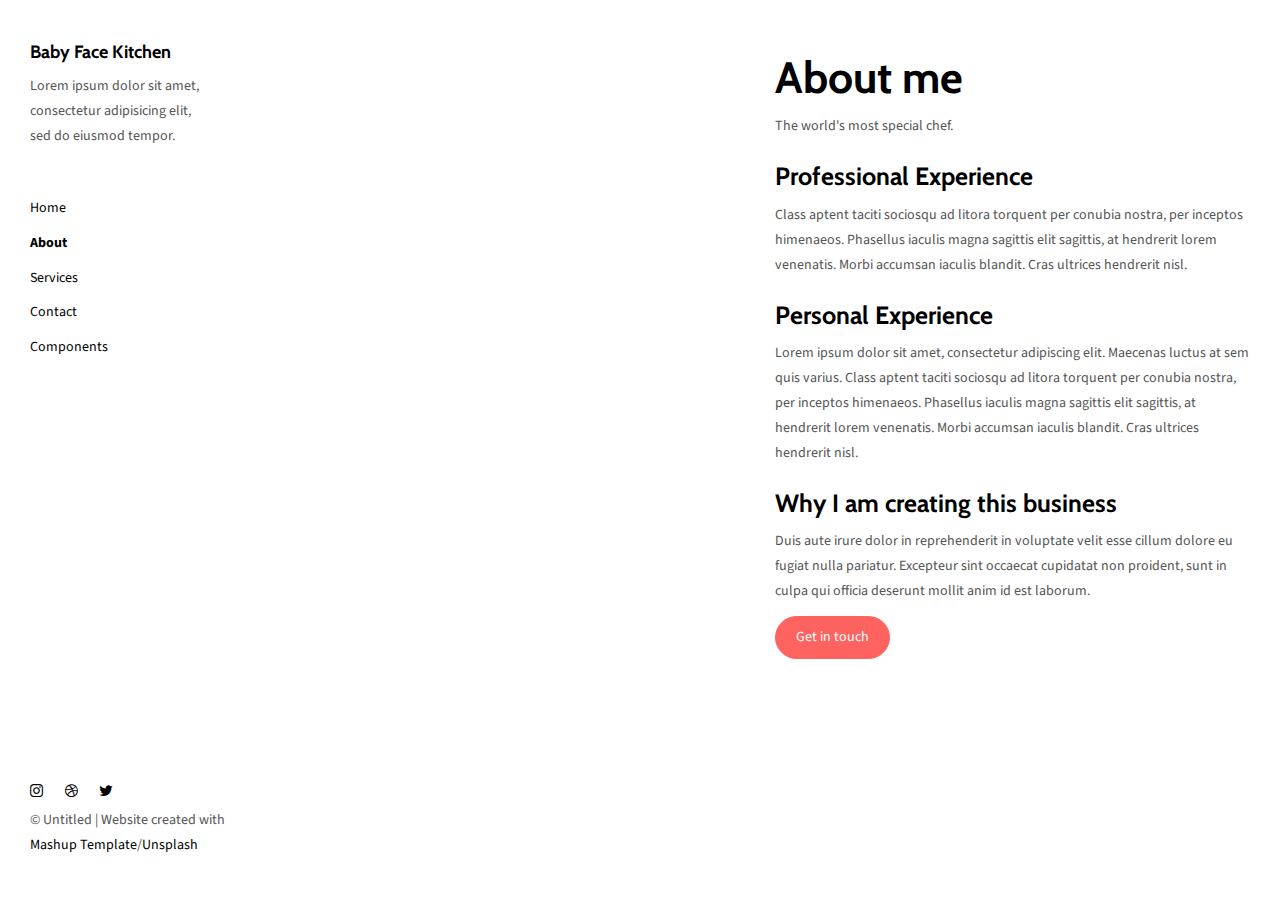
==== about.html @ f353a86f "Add files via upload" ====
<!DOCTYPE html>
<html lang="en">

<head>
  <meta charset="UTF-8">
  <meta content="IE=edge" http-equiv="X-UA-Compatible">
  <meta content="width=device-width,initial-scale=1" name="viewport">
  <meta content="description" name="description">
  <meta name="google" content="notranslate" />
  <meta content="Mashup templates have been developped by Orson.io team" name="author">

  <!-- Disable tap highlight on IE -->
  <meta name="msapplication-tap-highlight" content="no">
  
  <link href="./assets/apple-icon-180x180.png" rel="apple-touch-icon">
  <link href="./assets/favicon.ico" rel="icon">



  <title>About me</title>  

<link href="./main.82cfd66e.css" rel="stylesheet"></head>

<body>

 <!-- Add your content of header -->
<header class="">
  <div class="navbar navbar-default visible-xs">
    <button type="button" class="navbar-toggle collapsed">
      <span class="sr-only">Toggle navigation</span>
      <span class="icon-bar"></span>
      <span class="icon-bar"></span>
      <span class="icon-bar"></span>
    </button>
    <a href="./index.html" class="navbar-brand">Mashup Template</a>
  </div>

  <nav class="sidebar">
    <div class="navbar-collapse" id="navbar-collapse">
      <div class="site-header hidden-xs">
          <a class="site-brand" href="./index.html" title="">
            <img class="img-responsive site-logo" alt="" src="./assets/images/mashup-logo.svg">
            Baby Face Kitchen
          </a>
        <p>Lorem ipsum dolor sit amet, consectetur adipisicing elit, sed do eiusmod
        tempor.</p>
      </div>
      <ul class="nav">
        <li><a href="./index.html" title="">Home</a></li>
        <li><a href="./about.html" title="">About</a></li>
        <li><a href="./services.html" title="">Services</a></li>
        <li><a href="./contact.html" title="">Contact</a></li>
        <li><a href="./components.html" title="">Components</a></li>

      </ul>

      <nav class="nav-footer">
        <p class="nav-footer-social-buttons">
          <a class="fa-icon" href="https://www.instagram.com/" title="">
            <i class="fa fa-instagram"></i>
          </a>
          <a class="fa-icon" href="https://dribbble.com/" title="">
            <i class="fa fa-dribbble"></i>
          </a>
          <a class="fa-icon" href="https://twitter.com/" title="">
            <i class="fa fa-twitter"></i>
          </a>
        </p>
        <p>© Untitled | Website created with <a href="http://www.mashup-template.com/" title="Create website with free html template">Mashup Template</a>/<a href="https://www.unsplash.com/" title="Beautiful Free Images">Unsplash</a></p>
      </nav>  
    </div> 
  </nav>
</header>
<main class="" id="main-collapse">


<div class="row">
  <div class="col-xs-12 col-md-6">
    <img class="img-responsive" alt="" src="./assets/images/img-10.jpg">
  </div>
  <div class="col-xs-12 col-md-6">
    <h1>About me</h1>
    
    <p>The world's most special chef.</p>
    
    <h3>Professional Experience </h3>

    <p>Class aptent taciti sociosqu ad litora torquent per conubia nostra, per inceptos himenaeos. Phasellus iaculis magna sagittis elit sagittis, at hendrerit lorem venenatis. Morbi accumsan iaculis blandit. Cras ultrices hendrerit nisl.</p>

    <h3>Personal Experience </h3>
    
    <p>Lorem ipsum dolor sit amet, consectetur adipiscing elit. Maecenas luctus at sem quis varius. 
    Class aptent taciti sociosqu ad litora torquent per conubia nostra, per inceptos himenaeos. Phasellus iaculis magna sagittis elit sagittis, at hendrerit lorem venenatis. Morbi accumsan iaculis blandit. Cras ultrices hendrerit nisl.</p>
    <h3>Why I am creating this business </h3>
    <p>Duis aute irure dolor in reprehenderit in voluptate velit esse
    cillum dolore eu fugiat nulla pariatur. Excepteur sint occaecat cupidatat non
    proident, sunt in culpa qui officia deserunt mollit anim id est laborum.</p>
    
    <a href="contact.html" class="btn btn-primary" title=""> Get in touch</a>
 </div>
</div>
    
</main>

<script>
document.addEventListener("DOMContentLoaded", function (event) {
  navbarToggleSidebar();
  navActivePage();
});
</script>

<!-- Google Analytics: change UA-XXXXX-X to be your site's ID 

<script>
  (function (i, s, o, g, r, a, m) {
    i['GoogleAnalyticsObject'] = r; i[r] = i[r] || function () {
      (i[r].q = i[r].q || []).push(arguments)
    }, i[r].l = 1 * new Date(); a = s.createElement(o),
      m = s.getElementsByTagName(o)[0]; a.async = 1; a.src = g; m.parentNode.insertBefore(a, m)
  })(window, document, 'script', '//www.google-analytics.com/analytics.js', 'ga');
  ga('create', 'UA-XXXXX-X', 'auto');
  ga('send', 'pageview');
</script>

--> <script type="text/javascript" src="./main.85741bff.js"></script></body>

</html>
---- main.82cfd66e.css ----
@import url(https://fonts.googleapis.com/css?family=Cabin:400,700|Source+Sans+Pro:400,700);@import url(https://maxcdn.bootstrapcdn.com/font-awesome/4.7.0/css/font-awesome.min.css);/*!
 * Bootstrap v3.3.7 (http://getbootstrap.com)
 * Copyright 2011-2016 Twitter, Inc.
 * Licensed under MIT (https://github.com/twbs/bootstrap/blob/master/LICENSE)
 */
/*! normalize.css v3.0.3 | MIT License | github.com/necolas/normalize.css */html{font-family:sans-serif;-ms-text-size-adjust:100%;-webkit-text-size-adjust:100%}body{margin:0}article,aside,details,figcaption,figure,footer,header,hgroup,main,menu,nav,section,summary{display:block}audio,canvas,progress,video{display:inline-block;vertical-align:baseline}audio:not([controls]){display:none;height:0}[hidden],template{display:none}a{background-color:transparent}a:active,a:hover{outline:0}abbr[title]{border-bottom:1px dotted}b,strong{font-weight:700}dfn{font-style:italic}h1{font-size:2em;margin:.67em 0}mark{background:#ff0;color:#000}small{font-size:80%}sub,sup{font-size:75%;line-height:0;position:relative;vertical-align:baseline}sup{top:-.5em}sub{bottom:-.25em}img{border:0}svg:not(:root){overflow:hidden}figure{margin:1em 40px}hr{box-sizing:content-box;height:0}pre{overflow:auto}code,kbd,pre,samp{font-family:monospace,monospace;font-size:1em}button,input,optgroup,select,textarea{color:inherit;font:inherit;margin:0}button{overflow:visible}button,select{text-transform:none}button,html input[type=button],input[type=reset],input[type=submit]{-webkit-appearance:button;cursor:pointer}button[disabled],html input[disabled]{cursor:default}button::-moz-focus-inner,input::-moz-focus-inner{border:0;padding:0}input{line-height:normal}input[type=checkbox],input[type=radio]{box-sizing:border-box;padding:0}input[type=number]::-webkit-inner-spin-button,input[type=number]::-webkit-outer-spin-button{height:auto}input[type=search]{-webkit-appearance:textfield;box-sizing:content-box}input[type=search]::-webkit-search-cancel-button,input[type=search]::-webkit-search-decoration{-webkit-appearance:none}fieldset{border:1px solid silver;margin:0 2px;padding:.35em .625em .75em}textarea{overflow:auto}optgroup{font-weight:700}table{border-collapse:collapse;border-spacing:0}td,th{padding:0}

/*! Source: https://github.com/h5bp/html5-boilerplate/blob/master/src/css/main.css */@media print{*,:after,:before{background:transparent!important;color:#000!important;box-shadow:none!important;text-shadow:none!important}a,a:visited{text-decoration:underline}a[href]:after{content:" (" attr(href) ")"}abbr[title]:after{content:" (" attr(title) ")"}a[href^="#"]:after,a[href^="javascript:"]:after{content:""}blockquote,pre{border:1px solid #999;page-break-inside:avoid}thead{display:table-header-group}img,tr{page-break-inside:avoid}img{max-width:100%!important}h2,h3,p{orphans:3;widows:3}h2,h3{page-break-after:avoid}.navbar{display:none}.btn>.caret,.dropup>.btn>.caret{border-top-color:#000!important}.label{border:1px solid #000}.table{border-collapse:collapse!important}.table td,.table th{background-color:#fff!important}.table-bordered td,.table-bordered th{border:1px solid #ddd!important}}*,:after,:before{-webkit-box-sizing:border-box;-moz-box-sizing:border-box;box-sizing:border-box}html{font-size:10px;-webkit-tap-highlight-color:transparent}body{font-family:Source Sans Pro,Helvetica,Arial,sans-serif;font-size:14px;line-height:1.78;color:#555;background-color:#fff}button,input,select,textarea{font-family:inherit;font-size:inherit;line-height:inherit}a{color:#ff6360;text-decoration:none}a:focus,a:hover{color:#ff1814;text-decoration:underline}a:focus{outline:5px auto -webkit-focus-ring-color;outline-offset:-2px}figure{margin:0}img{vertical-align:middle}.img-responsive{display:block;max-width:100%;height:auto}.img-rounded{border-radius:2px}.img-thumbnail{padding:4px;line-height:1.78;background-color:#fff;border:1px solid #ddd;border-radius:2px;-webkit-transition:all .2s ease-in-out;-o-transition:all .2s ease-in-out;transition:all .2s ease-in-out;display:inline-block;max-width:100%;height:auto}.img-circle{border-radius:50%}hr{margin-top:24px;margin-bottom:24px;border:0;border-top:1px solid #eee}.sr-only{position:absolute;width:1px;height:1px;margin:-1px;padding:0;overflow:hidden;clip:rect(0,0,0,0);border:0}.sr-only-focusable:active,.sr-only-focusable:focus{position:static;width:auto;height:auto;margin:0;overflow:visible;clip:auto}[role=button]{cursor:pointer}.h1,.h2,.h3,.h4,.h5,.h6,h1,h2,h3,h4,h5,h6{font-family:Cabin,Helvetica,Arial,sans-serif;font-weight:700;line-height:1.1;color:#000}.h1 .small,.h1 small,.h2 .small,.h2 small,.h3 .small,.h3 small,.h4 .small,.h4 small,.h5 .small,.h5 small,.h6 .small,.h6 small,h1 .small,h1 small,h2 .small,h2 small,h3 .small,h3 small,h4 .small,h4 small,h5 .small,h5 small,h6 .small,h6 small{font-weight:400;line-height:1;color:#777}.h1,.h2,.h3,h1,h2,h3{margin-top:24px;margin-bottom:12px}.h1 .small,.h1 small,.h2 .small,.h2 small,.h3 .small,.h3 small,h1 .small,h1 small,h2 .small,h2 small,h3 .small,h3 small{font-size:65%}.h4,.h5,.h6,h4,h5,h6{margin-top:12px;margin-bottom:12px}.h4 .small,.h4 small,.h5 .small,.h5 small,.h6 .small,.h6 small,h4 .small,h4 small,h5 .small,h5 small,h6 .small,h6 small{font-size:75%}.h1,h1{font-size:44px}.h2,h2{font-size:33px}.h3,h3{font-size:25px}.h4,h4{font-size:19px}.h5,h5{font-size:14px}.h6,h6{font-size:12px}p{margin:0 0 12px}.lead{margin-bottom:24px;font-size:16px;font-weight:300;line-height:1.4}@media (min-width:768px){.lead{font-size:21px}}.small,small{font-size:85%}.mark,mark{background-color:#fcf8e3;padding:.2em}.text-left{text-align:left}.text-right{text-align:right}.text-center{text-align:center}.text-justify{text-align:justify}.text-nowrap{white-space:nowrap}.text-lowercase{text-transform:lowercase}.initialism,.text-uppercase{text-transform:uppercase}.text-capitalize{text-transform:capitalize}.text-muted{color:#777}.text-primary{color:#ff6360}a.text-primary:focus,a.text-primary:hover{color:#ff312d}.text-success{color:#fff}a.text-success:focus,a.text-success:hover{color:#e6e6e6}.text-info{color:#31708f}a.text-info:focus,a.text-info:hover{color:#245269}.text-warning{color:#8a6d3b}a.text-warning:focus,a.text-warning:hover{color:#66512c}.text-danger{color:#fff}a.text-danger:focus,a.text-danger:hover{color:#e6e6e6}.bg-primary{color:#fff;background-color:#ff6360}a.bg-primary:focus,a.bg-primary:hover{background-color:#ff312d}.bg-success{background-color:#57ce6e}a.bg-success:focus,a.bg-success:hover{background-color:#37bb50}.bg-info{background-color:#d9edf7}a.bg-info:focus,a.bg-info:hover{background-color:#afd9ee}.bg-warning{background-color:#fcf8e3}a.bg-warning:focus,a.bg-warning:hover{background-color:#f7ecb5}.bg-danger{background-color:#ee624b}a.bg-danger:focus,a.bg-danger:hover{background-color:#ea391c}.page-header{padding-bottom:11px;margin:48px 0 24px;border-bottom:1px solid #eee}ol,ul{margin-top:0;margin-bottom:12px}ol ol,ol ul,ul ol,ul ul{margin-bottom:0}.list-inline,.list-unstyled{padding-left:0;list-style:none}.list-inline{margin-left:-5px}.list-inline>li{display:inline-block;padding-left:5px;padding-right:5px}dl{margin-top:0;margin-bottom:24px}dd,dt{line-height:1.78}dt{font-weight:700}dd{margin-left:0}.dl-horizontal dd:after,.dl-horizontal dd:before{content:" ";display:table}.dl-horizontal dd:after{clear:both}@media (min-width:768px){.dl-horizontal dt{float:left;width:160px;clear:left;text-align:right;overflow:hidden;text-overflow:ellipsis;white-space:nowrap}.dl-horizontal dd{margin-left:180px}}abbr[data-original-title],abbr[title]{cursor:help;border-bottom:1px dotted #777}.initialism{font-size:90%}blockquote{padding:12px 24px;margin:0 0 24px;font-size:17.5px;border-left:5px solid #eee}blockquote ol:last-child,blockquote p:last-child,blockquote ul:last-child{margin-bottom:0}blockquote .small,blockquote footer,blockquote small{display:block;font-size:80%;line-height:1.78;color:#777}blockquote .small:before,blockquote footer:before,blockquote small:before{content:"\2014   \A0"}.blockquote-reverse,blockquote.pull-right{padding-right:15px;padding-left:0;border-right:5px solid #eee;border-left:0;text-align:right}.blockquote-reverse .small:before,.blockquote-reverse footer:before,.blockquote-reverse small:before,blockquote.pull-right .small:before,blockquote.pull-right footer:before,blockquote.pull-right small:before{content:""}.blockquote-reverse .small:after,.blockquote-reverse footer:after,.blockquote-reverse small:after,blockquote.pull-right .small:after,blockquote.pull-right footer:after,blockquote.pull-right small:after{content:"\A0   \2014"}address{margin-bottom:24px;font-style:normal;line-height:1.78}code,kbd,pre,samp{font-family:Menlo,Monaco,Consolas,Courier New,monospace}code{color:#c7254e;background-color:#f9f2f4}code,kbd{padding:2px 4px;font-size:90%;border-radius:2px}kbd{color:#fff;background-color:#333;box-shadow:inset 0 -1px 0 rgba(0,0,0,.25)}kbd kbd{padding:0;font-size:100%;font-weight:700;box-shadow:none}pre{display:block;padding:11.5px;margin:0 0 12px;font-size:13px;line-height:1.78;word-break:break-all;word-wrap:break-word;color:#333;background-color:#f5f5f5;border:1px solid #ccc;border-radius:2px}pre code{padding:0;font-size:inherit;color:inherit;white-space:pre-wrap;background-color:transparent;border-radius:0}.pre-scrollable{max-height:340px;overflow-y:scroll}.container{margin-right:auto;margin-left:auto;padding-left:15px;padding-right:15px}.container:after,.container:before{content:" ";display:table}.container:after{clear:both}@media (min-width:768px){.container{width:750px}}@media (min-width:992px){.container{width:970px}}@media (min-width:1200px){.container{width:1170px}}.container-fluid{margin-right:auto;margin-left:auto;padding-left:15px;padding-right:15px}.container-fluid:after,.container-fluid:before{content:" ";display:table}.container-fluid:after{clear:both}.row{margin-left:-15px;margin-right:-15px}.row:after,.row:before{content:" ";display:table}.row:after{clear:both}.col-lg-1,.col-lg-2,.col-lg-3,.col-lg-4,.col-lg-5,.col-lg-6,.col-lg-7,.col-lg-8,.col-lg-9,.col-lg-10,.col-lg-11,.col-lg-12,.col-md-1,.col-md-2,.col-md-3,.col-md-4,.col-md-5,.col-md-6,.col-md-7,.col-md-8,.col-md-9,.col-md-10,.col-md-11,.col-md-12,.col-sm-1,.col-sm-2,.col-sm-3,.col-sm-4,.col-sm-5,.col-sm-6,.col-sm-7,.col-sm-8,.col-sm-9,.col-sm-10,.col-sm-11,.col-sm-12,.col-xs-1,.col-xs-2,.col-xs-3,.col-xs-4,.col-xs-5,.col-xs-6,.col-xs-7,.col-xs-8,.col-xs-9,.col-xs-10,.col-xs-11,.col-xs-12{position:relative;min-height:1px;padding-left:15px;padding-right:15px}.col-xs-1,.col-xs-2,.col-xs-3,.col-xs-4,.col-xs-5,.col-xs-6,.col-xs-7,.col-xs-8,.col-xs-9,.col-xs-10,.col-xs-11,.col-xs-12{float:left}.col-xs-1{width:8.33333%}.col-xs-2{width:16.66667%}.col-xs-3{width:25%}.col-xs-4{width:33.33333%}.col-xs-5{width:41.66667%}.col-xs-6{width:50%}.col-xs-7{width:58.33333%}.col-xs-8{width:66.66667%}.col-xs-9{width:75%}.col-xs-10{width:83.33333%}.col-xs-11{width:91.66667%}.col-xs-12{width:100%}.col-xs-pull-0{right:auto}.col-xs-pull-1{right:8.33333%}.col-xs-pull-2{right:16.66667%}.col-xs-pull-3{right:25%}.col-xs-pull-4{right:33.33333%}.col-xs-pull-5{right:41.66667%}.col-xs-pull-6{right:50%}.col-xs-pull-7{right:58.33333%}.col-xs-pull-8{right:66.66667%}.col-xs-pull-9{right:75%}.col-xs-pull-10{right:83.33333%}.col-xs-pull-11{right:91.66667%}.col-xs-pull-12{right:100%}.col-xs-push-0{left:auto}.col-xs-push-1{left:8.33333%}.col-xs-push-2{left:16.66667%}.col-xs-push-3{left:25%}.col-xs-push-4{left:33.33333%}.col-xs-push-5{left:41.66667%}.col-xs-push-6{left:50%}.col-xs-push-7{left:58.33333%}.col-xs-push-8{left:66.66667%}.col-xs-push-9{left:75%}.col-xs-push-10{left:83.33333%}.col-xs-push-11{left:91.66667%}.col-xs-push-12{left:100%}.col-xs-offset-0{margin-left:0}.col-xs-offset-1{margin-left:8.33333%}.col-xs-offset-2{margin-left:16.66667%}.col-xs-offset-3{margin-left:25%}.col-xs-offset-4{margin-left:33.33333%}.col-xs-offset-5{margin-left:41.66667%}.col-xs-offset-6{margin-left:50%}.col-xs-offset-7{margin-left:58.33333%}.col-xs-offset-8{margin-left:66.66667%}.col-xs-offset-9{margin-left:75%}.col-xs-offset-10{margin-left:83.33333%}.col-xs-offset-11{margin-left:91.66667%}.col-xs-offset-12{margin-left:100%}@media (min-width:768px){.col-sm-1,.col-sm-2,.col-sm-3,.col-sm-4,.col-sm-5,.col-sm-6,.col-sm-7,.col-sm-8,.col-sm-9,.col-sm-10,.col-sm-11,.col-sm-12{float:left}.col-sm-1{width:8.33333%}.col-sm-2{width:16.66667%}.col-sm-3{width:25%}.col-sm-4{width:33.33333%}.col-sm-5{width:41.66667%}.col-sm-6{width:50%}.col-sm-7{width:58.33333%}.col-sm-8{width:66.66667%}.col-sm-9{width:75%}.col-sm-10{width:83.33333%}.col-sm-11{width:91.66667%}.col-sm-12{width:100%}.col-sm-pull-0{right:auto}.col-sm-pull-1{right:8.33333%}.col-sm-pull-2{right:16.66667%}.col-sm-pull-3{right:25%}.col-sm-pull-4{right:33.33333%}.col-sm-pull-5{right:41.66667%}.col-sm-pull-6{right:50%}.col-sm-pull-7{right:58.33333%}.col-sm-pull-8{right:66.66667%}.col-sm-pull-9{right:75%}.col-sm-pull-10{right:83.33333%}.col-sm-pull-11{right:91.66667%}.col-sm-pull-12{right:100%}.col-sm-push-0{left:auto}.col-sm-push-1{left:8.33333%}.col-sm-push-2{left:16.66667%}.col-sm-push-3{left:25%}.col-sm-push-4{left:33.33333%}.col-sm-push-5{left:41.66667%}.col-sm-push-6{left:50%}.col-sm-push-7{left:58.33333%}.col-sm-push-8{left:66.66667%}.col-sm-push-9{left:75%}.col-sm-push-10{left:83.33333%}.col-sm-push-11{left:91.66667%}.col-sm-push-12{left:100%}.col-sm-offset-0{margin-left:0}.col-sm-offset-1{margin-left:8.33333%}.col-sm-offset-2{margin-left:16.66667%}.col-sm-offset-3{margin-left:25%}.col-sm-offset-4{margin-left:33.33333%}.col-sm-offset-5{margin-left:41.66667%}.col-sm-offset-6{margin-left:50%}.col-sm-offset-7{margin-left:58.33333%}.col-sm-offset-8{margin-left:66.66667%}.col-sm-offset-9{margin-left:75%}.col-sm-offset-10{margin-left:83.33333%}.col-sm-offset-11{margin-left:91.66667%}.col-sm-offset-12{margin-left:100%}}@media (min-width:992px){.col-md-1,.col-md-2,.col-md-3,.col-md-4,.col-md-5,.col-md-6,.col-md-7,.col-md-8,.col-md-9,.col-md-10,.col-md-11,.col-md-12{float:left}.col-md-1{width:8.33333%}.col-md-2{width:16.66667%}.col-md-3{width:25%}.col-md-4{width:33.33333%}.col-md-5{width:41.66667%}.col-md-6{width:50%}.col-md-7{width:58.33333%}.col-md-8{width:66.66667%}.col-md-9{width:75%}.col-md-10{width:83.33333%}.col-md-11{width:91.66667%}.col-md-12{width:100%}.col-md-pull-0{right:auto}.col-md-pull-1{right:8.33333%}.col-md-pull-2{right:16.66667%}.col-md-pull-3{right:25%}.col-md-pull-4{right:33.33333%}.col-md-pull-5{right:41.66667%}.col-md-pull-6{right:50%}.col-md-pull-7{right:58.33333%}.col-md-pull-8{right:66.66667%}.col-md-pull-9{right:75%}.col-md-pull-10{right:83.33333%}.col-md-pull-11{right:91.66667%}.col-md-pull-12{right:100%}.col-md-push-0{left:auto}.col-md-push-1{left:8.33333%}.col-md-push-2{left:16.66667%}.col-md-push-3{left:25%}.col-md-push-4{left:33.33333%}.col-md-push-5{left:41.66667%}.col-md-push-6{left:50%}.col-md-push-7{left:58.33333%}.col-md-push-8{left:66.66667%}.col-md-push-9{left:75%}.col-md-push-10{left:83.33333%}.col-md-push-11{left:91.66667%}.col-md-push-12{left:100%}.col-md-offset-0{margin-left:0}.col-md-offset-1{margin-left:8.33333%}.col-md-offset-2{margin-left:16.66667%}.col-md-offset-3{margin-left:25%}.col-md-offset-4{margin-left:33.33333%}.col-md-offset-5{margin-left:41.66667%}.col-md-offset-6{margin-left:50%}.col-md-offset-7{margin-left:58.33333%}.col-md-offset-8{margin-left:66.66667%}.col-md-offset-9{margin-left:75%}.col-md-offset-10{margin-left:83.33333%}.col-md-offset-11{margin-left:91.66667%}.col-md-offset-12{margin-left:100%}}@media (min-width:1200px){.col-lg-1,.col-lg-2,.col-lg-3,.col-lg-4,.col-lg-5,.col-lg-6,.col-lg-7,.col-lg-8,.col-lg-9,.col-lg-10,.col-lg-11,.col-lg-12{float:left}.col-lg-1{width:8.33333%}.col-lg-2{width:16.66667%}.col-lg-3{width:25%}.col-lg-4{width:33.33333%}.col-lg-5{width:41.66667%}.col-lg-6{width:50%}.col-lg-7{width:58.33333%}.col-lg-8{width:66.66667%}.col-lg-9{width:75%}.col-lg-10{width:83.33333%}.col-lg-11{width:91.66667%}.col-lg-12{width:100%}.col-lg-pull-0{right:auto}.col-lg-pull-1{right:8.33333%}.col-lg-pull-2{right:16.66667%}.col-lg-pull-3{right:25%}.col-lg-pull-4{right:33.33333%}.col-lg-pull-5{right:41.66667%}.col-lg-pull-6{right:50%}.col-lg-pull-7{right:58.33333%}.col-lg-pull-8{right:66.66667%}.col-lg-pull-9{right:75%}.col-lg-pull-10{right:83.33333%}.col-lg-pull-11{right:91.66667%}.col-lg-pull-12{right:100%}.col-lg-push-0{left:auto}.col-lg-push-1{left:8.33333%}.col-lg-push-2{left:16.66667%}.col-lg-push-3{left:25%}.col-lg-push-4{left:33.33333%}.col-lg-push-5{left:41.66667%}.col-lg-push-6{left:50%}.col-lg-push-7{left:58.33333%}.col-lg-push-8{left:66.66667%}.col-lg-push-9{left:75%}.col-lg-push-10{left:83.33333%}.col-lg-push-11{left:91.66667%}.col-lg-push-12{left:100%}.col-lg-offset-0{margin-left:0}.col-lg-offset-1{margin-left:8.33333%}.col-lg-offset-2{margin-left:16.66667%}.col-lg-offset-3{margin-left:25%}.col-lg-offset-4{margin-left:33.33333%}.col-lg-offset-5{margin-left:41.66667%}.col-lg-offset-6{margin-left:50%}.col-lg-offset-7{margin-left:58.33333%}.col-lg-offset-8{margin-left:66.66667%}.col-lg-offset-9{margin-left:75%}.col-lg-offset-10{margin-left:83.33333%}.col-lg-offset-11{margin-left:91.66667%}.col-lg-offset-12{margin-left:100%}}table{background-color:transparent}caption{padding-top:8px;padding-bottom:8px;color:#777}caption,th{text-align:left}.table{width:100%;max-width:100%;margin-bottom:24px}.table>tbody>tr>td,.table>tbody>tr>th,.table>tfoot>tr>td,.table>tfoot>tr>th,.table>thead>tr>td,.table>thead>tr>th{padding:8px;line-height:1.78;vertical-align:top;border-top:1px solid #ddd}.table>thead>tr>th{vertical-align:bottom;border-bottom:2px solid #ddd}.table>caption+thead>tr:first-child>td,.table>caption+thead>tr:first-child>th,.table>colgroup+thead>tr:first-child>td,.table>colgroup+thead>tr:first-child>th,.table>thead:first-child>tr:first-child>td,.table>thead:first-child>tr:first-child>th{border-top:0}.table>tbody+tbody{border-top:2px solid #ddd}.table .table{background-color:#fff}.table-condensed>tbody>tr>td,.table-condensed>tbody>tr>th,.table-condensed>tfoot>tr>td,.table-condensed>tfoot>tr>th,.table-condensed>thead>tr>td,.table-condensed>thead>tr>th{padding:5px}.table-bordered,.table-bordered>tbody>tr>td,.table-bordered>tbody>tr>th,.table-bordered>tfoot>tr>td,.table-bordered>tfoot>tr>th,.table-bordered>thead>tr>td,.table-bordered>thead>tr>th{border:1px solid #ddd}.table-bordered>thead>tr>td,.table-bordered>thead>tr>th{border-bottom-width:2px}.table-striped>tbody>tr:nth-of-type(odd){background-color:#f9f9f9}.table-hover>tbody>tr:hover{background-color:#f5f5f5}table col[class*=col-]{position:static;float:none;display:table-column}table td[class*=col-],table th[class*=col-]{position:static;float:none;display:table-cell}.table>tbody>tr.active>td,.table>tbody>tr.active>th,.table>tbody>tr>td.active,.table>tbody>tr>th.active,.table>tfoot>tr.active>td,.table>tfoot>tr.active>th,.table>tfoot>tr>td.active,.table>tfoot>tr>th.active,.table>thead>tr.active>td,.table>thead>tr.active>th,.table>thead>tr>td.active,.table>thead>tr>th.active{background-color:#f5f5f5}.table-hover>tbody>tr.active:hover>td,.table-hover>tbody>tr.active:hover>th,.table-hover>tbody>tr:hover>.active,.table-hover>tbody>tr>td.active:hover,.table-hover>tbody>tr>th.active:hover{background-color:#e8e8e8}.table>tbody>tr.success>td,.table>tbody>tr.success>th,.table>tbody>tr>td.success,.table>tbody>tr>th.success,.table>tfoot>tr.success>td,.table>tfoot>tr.success>th,.table>tfoot>tr>td.success,.table>tfoot>tr>th.success,.table>thead>tr.success>td,.table>thead>tr.success>th,.table>thead>tr>td.success,.table>thead>tr>th.success{background-color:#57ce6e}.table-hover>tbody>tr.success:hover>td,.table-hover>tbody>tr.success:hover>th,.table-hover>tbody>tr:hover>.success,.table-hover>tbody>tr>td.success:hover,.table-hover>tbody>tr>th.success:hover{background-color:#43c85d}.table>tbody>tr.info>td,.table>tbody>tr.info>th,.table>tbody>tr>td.info,.table>tbody>tr>th.info,.table>tfoot>tr.info>td,.table>tfoot>tr.info>th,.table>tfoot>tr>td.info,.table>tfoot>tr>th.info,.table>thead>tr.info>td,.table>thead>tr.info>th,.table>thead>tr>td.info,.table>thead>tr>th.info{background-color:#d9edf7}.table-hover>tbody>tr.info:hover>td,.table-hover>tbody>tr.info:hover>th,.table-hover>tbody>tr:hover>.info,.table-hover>tbody>tr>td.info:hover,.table-hover>tbody>tr>th.info:hover{background-color:#c4e3f3}.table>tbody>tr.warning>td,.table>tbody>tr.warning>th,.table>tbody>tr>td.warning,.table>tbody>tr>th.warning,.table>tfoot>tr.warning>td,.table>tfoot>tr.warning>th,.table>tfoot>tr>td.warning,.table>tfoot>tr>th.warning,.table>thead>tr.warning>td,.table>thead>tr.warning>th,.table>thead>tr>td.warning,.table>thead>tr>th.warning{background-color:#fcf8e3}.table-hover>tbody>tr.warning:hover>td,.table-hover>tbody>tr.warning:hover>th,.table-hover>tbody>tr:hover>.warning,.table-hover>tbody>tr>td.warning:hover,.table-hover>tbody>tr>th.warning:hover{background-color:#faf2cc}.table>tbody>tr.danger>td,.table>tbody>tr.danger>th,.table>tbody>tr>td.danger,.table>tbody>tr>th.danger,.table>tfoot>tr.danger>td,.table>tfoot>tr.danger>th,.table>tfoot>tr>td.danger,.table>tfoot>tr>th.danger,.table>thead>tr.danger>td,.table>thead>tr.danger>th,.table>thead>tr>td.danger,.table>thead>tr>th.danger{background-color:#ee624b}.table-hover>tbody>tr.danger:hover>td,.table-hover>tbody>tr.danger:hover>th,.table-hover>tbody>tr:hover>.danger,.table-hover>tbody>tr>td.danger:hover,.table-hover>tbody>tr>th.danger:hover{background-color:#ec4e34}.table-responsive{overflow-x:auto;min-height:.01%}@media screen and (max-width:767px){.table-responsive{width:100%;margin-bottom:18px;overflow-y:hidden;-ms-overflow-style:-ms-autohiding-scrollbar;border:1px solid #ddd}.table-responsive>.table{margin-bottom:0}.table-responsive>.table>tbody>tr>td,.table-responsive>.table>tbody>tr>th,.table-responsive>.table>tfoot>tr>td,.table-responsive>.table>tfoot>tr>th,.table-responsive>.table>thead>tr>td,.table-responsive>.table>thead>tr>th{white-space:nowrap}.table-responsive>.table-bordered{border:0}.table-responsive>.table-bordered>tbody>tr>td:first-child,.table-responsive>.table-bordered>tbody>tr>th:first-child,.table-responsive>.table-bordered>tfoot>tr>td:first-child,.table-responsive>.table-bordered>tfoot>tr>th:first-child,.table-responsive>.table-bordered>thead>tr>td:first-child,.table-responsive>.table-bordered>thead>tr>th:first-child{border-left:0}.table-responsive>.table-bordered>tbody>tr>td:last-child,.table-responsive>.table-bordered>tbody>tr>th:last-child,.table-responsive>.table-bordered>tfoot>tr>td:last-child,.table-responsive>.table-bordered>tfoot>tr>th:last-child,.table-responsive>.table-bordered>thead>tr>td:last-child,.table-responsive>.table-bordered>thead>tr>th:last-child{border-right:0}.table-responsive>.table-bordered>tbody>tr:last-child>td,.table-responsive>.table-bordered>tbody>tr:last-child>th,.table-responsive>.table-bordered>tfoot>tr:last-child>td,.table-responsive>.table-bordered>tfoot>tr:last-child>th{border-bottom:0}}fieldset{margin:0;min-width:0}fieldset,legend{padding:0;border:0}legend{display:block;width:100%;margin-bottom:24px;font-size:21px;line-height:inherit;color:#333;border-bottom:1px solid #e5e5e5}label{display:inline-block;max-width:100%;margin-bottom:5px;font-weight:700}input[type=search]{-webkit-box-sizing:border-box;-moz-box-sizing:border-box;box-sizing:border-box}input[type=checkbox],input[type=radio]{margin:4px 0 0;margin-top:1px\9;line-height:normal}input[type=file]{display:block}input[type=range]{display:block;width:100%}select[multiple],select[size]{height:auto}input[type=checkbox]:focus,input[type=file]:focus,input[type=radio]:focus{outline:5px auto -webkit-focus-ring-color;outline-offset:-2px}output{padding-top:9px}.form-control,output{display:block;font-size:14px;line-height:1.78;color:#555}.form-control{width:100%;height:40px;padding:8px 20px;background-color:#fff;background-image:none;border:1px solid #000;border-radius:2px;-webkit-box-shadow:inset 0 1px 1px rgba(0,0,0,.075);box-shadow:inset 0 1px 1px rgba(0,0,0,.075);-webkit-transition:border-color .15s ease-in-out,box-shadow .15s ease-in-out;-o-transition:border-color ease-in-out .15s,box-shadow ease-in-out .15s;transition:border-color .15s ease-in-out,box-shadow .15s ease-in-out}.form-control:focus{border-color:#66afe9;-webkit-box-shadow:inset 0 1px 1px rgba(0,0,0,.075),0 0 8px rgba(102,175,233,.6);box-shadow:inset 0 1px 1px rgba(0,0,0,.075),0 0 8px rgba(102,175,233,.6)}.form-control::-moz-placeholder{color:#999;opacity:1}.form-control:-ms-input-placeholder{color:#999}.form-control::-webkit-input-placeholder{color:#999}.form-control::-ms-expand{border:0;background-color:transparent}.form-control[disabled],.form-control[readonly],fieldset[disabled] .form-control{background-color:#eee;opacity:1}.form-control[disabled],fieldset[disabled] .form-control{cursor:not-allowed}textarea.form-control{height:auto}input[type=search]{-webkit-appearance:none}@media screen and (-webkit-min-device-pixel-ratio:0){input[type=date].form-control,input[type=datetime-local].form-control,input[type=month].form-control,input[type=time].form-control{line-height:40px}.input-group-sm>.input-group-btn>input[type=date].btn,.input-group-sm>.input-group-btn>input[type=datetime-local].btn,.input-group-sm>.input-group-btn>input[type=month].btn,.input-group-sm>.input-group-btn>input[type=time].btn,.input-group-sm>input[type=date].form-control,.input-group-sm>input[type=date].input-group-addon,.input-group-sm>input[type=datetime-local].form-control,.input-group-sm>input[type=datetime-local].input-group-addon,.input-group-sm>input[type=month].form-control,.input-group-sm>input[type=month].input-group-addon,.input-group-sm>input[type=time].form-control,.input-group-sm>input[type=time].input-group-addon,.input-group-sm input[type=date],.input-group-sm input[type=datetime-local],.input-group-sm input[type=month],.input-group-sm input[type=time],input[type=date].input-sm,input[type=datetime-local].input-sm,input[type=month].input-sm,input[type=time].input-sm{line-height:30px}.input-group-lg>.input-group-btn>input[type=date].btn,.input-group-lg>.input-group-btn>input[type=datetime-local].btn,.input-group-lg>.input-group-btn>input[type=month].btn,.input-group-lg>.input-group-btn>input[type=time].btn,.input-group-lg>input[type=date].form-control,.input-group-lg>input[type=date].input-group-addon,.input-group-lg>input[type=datetime-local].form-control,.input-group-lg>input[type=datetime-local].input-group-addon,.input-group-lg>input[type=month].form-control,.input-group-lg>input[type=month].input-group-addon,.input-group-lg>input[type=time].form-control,.input-group-lg>input[type=time].input-group-addon,.input-group-lg input[type=date],.input-group-lg input[type=datetime-local],.input-group-lg input[type=month],.input-group-lg input[type=time],input[type=date].input-lg,input[type=datetime-local].input-lg,input[type=month].input-lg,input[type=time].input-lg{line-height:46px}}.form-group{margin-bottom:15px}.checkbox,.radio{position:relative;display:block;margin-top:10px;margin-bottom:10px}.checkbox label,.radio label{min-height:24px;padding-left:20px;margin-bottom:0;font-weight:400;cursor:pointer}.checkbox-inline input[type=checkbox],.checkbox input[type=checkbox],.radio-inline input[type=radio],.radio input[type=radio]{position:absolute;margin-left:-20px;margin-top:4px\9}.checkbox+.checkbox,.radio+.radio{margin-top:-5px}.checkbox-inline,.radio-inline{position:relative;display:inline-block;padding-left:20px;margin-bottom:0;vertical-align:middle;font-weight:400;cursor:pointer}.checkbox-inline+.checkbox-inline,.radio-inline+.radio-inline{margin-top:0;margin-left:10px}.checkbox-inline.disabled,.checkbox.disabled label,.radio-inline.disabled,.radio.disabled label,fieldset[disabled] .checkbox-inline,fieldset[disabled] .checkbox label,fieldset[disabled] .radio-inline,fieldset[disabled] .radio label,fieldset[disabled] input[type=checkbox],fieldset[disabled] input[type=radio],input[type=checkbox].disabled,input[type=checkbox][disabled],input[type=radio].disabled,input[type=radio][disabled]{cursor:not-allowed}.form-control-static{padding-top:9px;padding-bottom:9px;margin-bottom:0;min-height:38px}.form-control-static.input-lg,.form-control-static.input-sm,.input-group-lg>.form-control-static.form-control,.input-group-lg>.form-control-static.input-group-addon,.input-group-lg>.input-group-btn>.form-control-static.btn,.input-group-sm>.form-control-static.form-control,.input-group-sm>.form-control-static.input-group-addon,.input-group-sm>.input-group-btn>.form-control-static.btn{padding-left:0;padding-right:0}.input-group-sm>.form-control,.input-group-sm>.input-group-addon,.input-group-sm>.input-group-btn>.btn,.input-sm{height:30px;padding:5px 14px;font-size:12px;line-height:1.5;border-radius:2px}.input-group-sm>.input-group-btn>select.btn,.input-group-sm>select.form-control,.input-group-sm>select.input-group-addon,select.input-sm{height:30px;line-height:30px}.input-group-sm>.input-group-btn>select[multiple].btn,.input-group-sm>.input-group-btn>textarea.btn,.input-group-sm>select[multiple].form-control,.input-group-sm>select[multiple].input-group-addon,.input-group-sm>textarea.form-control,.input-group-sm>textarea.input-group-addon,select[multiple].input-sm,textarea.input-sm{height:auto}.form-group-sm .form-control{height:30px;padding:5px 14px;font-size:12px;line-height:1.5;border-radius:2px}.form-group-sm select.form-control{height:30px;line-height:30px}.form-group-sm select[multiple].form-control,.form-group-sm textarea.form-control{height:auto}.form-group-sm .form-control-static{height:30px;min-height:36px;padding:6px 14px;font-size:12px;line-height:1.5}.input-group-lg>.form-control,.input-group-lg>.input-group-addon,.input-group-lg>.input-group-btn>.btn,.input-lg{height:46px;padding:10px 24px;font-size:18px;line-height:1.33333;border-radius:2px}.input-group-lg>.input-group-btn>select.btn,.input-group-lg>select.form-control,.input-group-lg>select.input-group-addon,select.input-lg{height:46px;line-height:46px}.input-group-lg>.input-group-btn>select[multiple].btn,.input-group-lg>.input-group-btn>textarea.btn,.input-group-lg>select[multiple].form-control,.input-group-lg>select[multiple].input-group-addon,.input-group-lg>textarea.form-control,.input-group-lg>textarea.input-group-addon,select[multiple].input-lg,textarea.input-lg{height:auto}.form-group-lg .form-control{height:46px;padding:10px 24px;font-size:18px;line-height:1.33333;border-radius:2px}.form-group-lg select.form-control{height:46px;line-height:46px}.form-group-lg select[multiple].form-control,.form-group-lg textarea.form-control{height:auto}.form-group-lg .form-control-static{height:46px;min-height:42px;padding:11px 24px;font-size:18px;line-height:1.33333}.has-feedback{position:relative}.has-feedback .form-control{padding-right:50px}.form-control-feedback{position:absolute;top:0;right:0;z-index:2;display:block;width:40px;height:40px;line-height:40px;text-align:center;pointer-events:none}.form-group-lg .form-control+.form-control-feedback,.input-group-lg+.form-control-feedback,.input-group-lg>.form-control+.form-control-feedback,.input-group-lg>.input-group-addon+.form-control-feedback,.input-group-lg>.input-group-btn>.btn+.form-control-feedback,.input-lg+.form-control-feedback{width:46px;height:46px;line-height:46px}.form-group-sm .form-control+.form-control-feedback,.input-group-sm+.form-control-feedback,.input-group-sm>.form-control+.form-control-feedback,.input-group-sm>.input-group-addon+.form-control-feedback,.input-group-sm>.input-group-btn>.btn+.form-control-feedback,.input-sm+.form-control-feedback{width:30px;height:30px;line-height:30px}.has-success .checkbox,.has-success .checkbox-inline,.has-success.checkbox-inline label,.has-success.checkbox label,.has-success .control-label,.has-success .help-block,.has-success .radio,.has-success .radio-inline,.has-success.radio-inline label,.has-success.radio label{color:#fff}.has-success .form-control{border-color:#fff;-webkit-box-shadow:inset 0 1px 1px rgba(0,0,0,.075);box-shadow:inset 0 1px 1px rgba(0,0,0,.075)}.has-success .form-control:focus{border-color:#e6e6e6;-webkit-box-shadow:inset 0 1px 1px rgba(0,0,0,.075),0 0 6px #fff;box-shadow:inset 0 1px 1px rgba(0,0,0,.075),0 0 6px #fff}.has-success .input-group-addon{color:#fff;border-color:#fff;background-color:#57ce6e}.has-success .form-control-feedback{color:#fff}.has-warning .checkbox,.has-warning .checkbox-inline,.has-warning.checkbox-inline label,.has-warning.checkbox label,.has-warning .control-label,.has-warning .help-block,.has-warning .radio,.has-warning .radio-inline,.has-warning.radio-inline label,.has-warning.radio label{color:#8a6d3b}.has-warning .form-control{border-color:#8a6d3b;-webkit-box-shadow:inset 0 1px 1px rgba(0,0,0,.075);box-shadow:inset 0 1px 1px rgba(0,0,0,.075)}.has-warning .form-control:focus{border-color:#66512c;-webkit-box-shadow:inset 0 1px 1px rgba(0,0,0,.075),0 0 6px #c0a16b;box-shadow:inset 0 1px 1px rgba(0,0,0,.075),0 0 6px #c0a16b}.has-warning .input-group-addon{color:#8a6d3b;border-color:#8a6d3b;background-color:#fcf8e3}.has-warning .form-control-feedback{color:#8a6d3b}.has-error .checkbox,.has-error .checkbox-inline,.has-error.checkbox-inline label,.has-error.checkbox label,.has-error .control-label,.has-error .help-block,.has-error .radio,.has-error .radio-inline,.has-error.radio-inline label,.has-error.radio label{color:#fff}.has-error .form-control{border-color:#fff;-webkit-box-shadow:inset 0 1px 1px rgba(0,0,0,.075);box-shadow:inset 0 1px 1px rgba(0,0,0,.075)}.has-error .form-control:focus{border-color:#e6e6e6;-webkit-box-shadow:inset 0 1px 1px rgba(0,0,0,.075),0 0 6px #fff;box-shadow:inset 0 1px 1px rgba(0,0,0,.075),0 0 6px #fff}.has-error .input-group-addon{color:#fff;border-color:#fff;background-color:#ee624b}.has-error .form-control-feedback{color:#fff}.has-feedback label~.form-control-feedback{top:29px}.has-feedback label.sr-only~.form-control-feedback{top:0}.help-block{display:block;margin-top:5px;margin-bottom:10px;color:#959595}@media (min-width:768px){.form-inline .form-group{display:inline-block;margin-bottom:0;vertical-align:middle}.form-inline .form-control{display:inline-block;width:auto;vertical-align:middle}.form-inline .form-control-static{display:inline-block}.form-inline .input-group{display:inline-table;vertical-align:middle}.form-inline .input-group .form-control,.form-inline .input-group .input-group-addon,.form-inline .input-group .input-group-btn{width:auto}.form-inline .input-group>.form-control{width:100%}.form-inline .control-label{margin-bottom:0;vertical-align:middle}.form-inline .checkbox,.form-inline .radio{display:inline-block;margin-top:0;margin-bottom:0;vertical-align:middle}.form-inline .checkbox label,.form-inline .radio label{padding-left:0}.form-inline .checkbox input[type=checkbox],.form-inline .radio input[type=radio]{position:relative;margin-left:0}.form-inline .has-feedback .form-control-feedback{top:0}}.form-horizontal .checkbox,.form-horizontal .checkbox-inline,.form-horizontal .radio,.form-horizontal .radio-inline{margin-top:0;margin-bottom:0;padding-top:9px}.form-horizontal .checkbox,.form-horizontal .radio{min-height:33px}.form-horizontal .form-group{margin-left:-15px;margin-right:-15px}.form-horizontal .form-group:after,.form-horizontal .form-group:before{content:" ";display:table}.form-horizontal .form-group:after{clear:both}@media (min-width:768px){.form-horizontal .control-label{text-align:right;margin-bottom:0;padding-top:9px}}.form-horizontal .has-feedback .form-control-feedback{right:15px}@media (min-width:768px){.form-horizontal .form-group-lg .control-label{padding-top:11px;font-size:18px}}@media (min-width:768px){.form-horizontal .form-group-sm .control-label{padding-top:6px;font-size:12px}}.btn{display:inline-block;margin-bottom:0;font-weight:400;text-align:center;vertical-align:middle;touch-action:manipulation;cursor:pointer;background-image:none;border:1px solid transparent;white-space:nowrap;padding:8px 20px;font-size:14px;line-height:1.78;border-radius:50px;-webkit-user-select:none;-moz-user-select:none;-ms-user-select:none;user-select:none}.btn.active.focus,.btn.active:focus,.btn.focus,.btn:active.focus,.btn:active:focus,.btn:focus{outline:5px auto -webkit-focus-ring-color;outline-offset:-2px}.btn.focus,.btn:focus,.btn:hover{color:#333;text-decoration:none}.btn.active,.btn:active{outline:0;background-image:none;-webkit-box-shadow:inset 0 3px 5px rgba(0,0,0,.125);box-shadow:inset 0 3px 5px rgba(0,0,0,.125)}.btn.disabled,.btn[disabled],fieldset[disabled] .btn{cursor:not-allowed;opacity:.65;filter:alpha(opacity=65);-webkit-box-shadow:none;box-shadow:none}a.btn.disabled,fieldset[disabled] a.btn{pointer-events:none}.btn-default{color:#333;background-color:#fff;border-color:#333}.btn-default.focus,.btn-default:focus{color:#333;background-color:#e6e6e6;border-color:#000}.btn-default.active,.btn-default:active,.btn-default:hover,.open>.btn-default.dropdown-toggle{color:#333;background-color:#e6e6e6;border-color:#141414}.btn-default.active.focus,.btn-default.active:focus,.btn-default.active:hover,.btn-default:active.focus,.btn-default:active:focus,.btn-default:active:hover,.open>.btn-default.dropdown-toggle.focus,.open>.btn-default.dropdown-toggle:focus,.open>.btn-default.dropdown-toggle:hover{color:#333;background-color:#d4d4d4;border-color:#000}.btn-default.active,.btn-default:active,.open>.btn-default.dropdown-toggle{background-image:none}.btn-default.disabled.focus,.btn-default.disabled:focus,.btn-default.disabled:hover,.btn-default[disabled].focus,.btn-default[disabled]:focus,.btn-default[disabled]:hover,fieldset[disabled] .btn-default.focus,fieldset[disabled] .btn-default:focus,fieldset[disabled] .btn-default:hover{background-color:#fff;border-color:#333}.btn-default .badge{color:#fff;background-color:#333}.btn-primary{color:#fff;background-color:#ff6360;border-color:#ff6360}.btn-primary.focus,.btn-primary:focus{color:#fff;background-color:#ff312d;border-color:#e00400}.btn-primary.active,.btn-primary:active,.btn-primary:hover,.open>.btn-primary.dropdown-toggle{color:#fff;background-color:#ff312d;border-color:#ff2723}.btn-primary.active.focus,.btn-primary.active:focus,.btn-primary.active:hover,.btn-primary:active.focus,.btn-primary:active:focus,.btn-primary:active:hover,.open>.btn-primary.dropdown-toggle.focus,.open>.btn-primary.dropdown-toggle:focus,.open>.btn-primary.dropdown-toggle:hover{color:#fff;background-color:#ff0e09;border-color:#e00400}.btn-primary.active,.btn-primary:active,.open>.btn-primary.dropdown-toggle{background-image:none}.btn-primary.disabled.focus,.btn-primary.disabled:focus,.btn-primary.disabled:hover,.btn-primary[disabled].focus,.btn-primary[disabled]:focus,.btn-primary[disabled]:hover,fieldset[disabled] .btn-primary.focus,fieldset[disabled] .btn-primary:focus,fieldset[disabled] .btn-primary:hover{background-color:#ff6360;border-color:#ff6360}.btn-primary .badge{color:#ff6360;background-color:#fff}.btn-success{color:#fff;background-color:#5cb85c;border-color:#5cb85c}.btn-success.focus,.btn-success:focus{color:#fff;background-color:#449d44;border-color:#2d672d}.btn-success.active,.btn-success:active,.btn-success:hover,.open>.btn-success.dropdown-toggle{color:#fff;background-color:#449d44;border-color:#419641}.btn-success.active.focus,.btn-success.active:focus,.btn-success.active:hover,.btn-success:active.focus,.btn-success:active:focus,.btn-success:active:hover,.open>.btn-success.dropdown-toggle.focus,.open>.btn-success.dropdown-toggle:focus,.open>.btn-success.dropdown-toggle:hover{color:#fff;background-color:#398439;border-color:#2d672d}.btn-success.active,.btn-success:active,.open>.btn-success.dropdown-toggle{background-image:none}.btn-success.disabled.focus,.btn-success.disabled:focus,.btn-success.disabled:hover,.btn-success[disabled].focus,.btn-success[disabled]:focus,.btn-success[disabled]:hover,fieldset[disabled] .btn-success.focus,fieldset[disabled] .btn-success:focus,fieldset[disabled] .btn-success:hover{background-color:#5cb85c;border-color:#5cb85c}.btn-success .badge{color:#5cb85c;background-color:#fff}.btn-info{color:#fff;background-color:#f8bb56;border-color:#f8bb56}.btn-info.focus,.btn-info:focus{color:#fff;background-color:#f6a725;border-color:#c67f08}.btn-info.active,.btn-info:active,.btn-info:hover,.open>.btn-info.dropdown-toggle{color:#fff;background-color:#f6a725;border-color:#f6a31b}.btn-info.active.focus,.btn-info.active:focus,.btn-info.active:hover,.btn-info:active.focus,.btn-info:active:focus,.btn-info:active:hover,.open>.btn-info.dropdown-toggle.focus,.open>.btn-info.dropdown-toggle:focus,.open>.btn-info.dropdown-toggle:hover{color:#fff;background-color:#ed980a;border-color:#c67f08}.btn-info.active,.btn-info:active,.open>.btn-info.dropdown-toggle{background-image:none}.btn-info.disabled.focus,.btn-info.disabled:focus,.btn-info.disabled:hover,.btn-info[disabled].focus,.btn-info[disabled]:focus,.btn-info[disabled]:hover,fieldset[disabled] .btn-info.focus,fieldset[disabled] .btn-info:focus,fieldset[disabled] .btn-info:hover{background-color:#f8bb56;border-color:#f8bb56}.btn-info .badge{color:#f8bb56;background-color:#fff}.btn-warning{color:#fff;background-color:#f0ad4e;border-color:#f0ad4e}.btn-warning.focus,.btn-warning:focus{color:#fff;background-color:#ec971f;border-color:#b06d0f}.btn-warning.active,.btn-warning:active,.btn-warning:hover,.open>.btn-warning.dropdown-toggle{color:#fff;background-color:#ec971f;border-color:#eb9316}.btn-warning.active.focus,.btn-warning.active:focus,.btn-warning.active:hover,.btn-warning:active.focus,.btn-warning:active:focus,.btn-warning:active:hover,.open>.btn-warning.dropdown-toggle.focus,.open>.btn-warning.dropdown-toggle:focus,.open>.btn-warning.dropdown-toggle:hover{color:#fff;background-color:#d58512;border-color:#b06d0f}.btn-warning.active,.btn-warning:active,.open>.btn-warning.dropdown-toggle{background-image:none}.btn-warning.disabled.focus,.btn-warning.disabled:focus,.btn-warning.disabled:hover,.btn-warning[disabled].focus,.btn-warning[disabled]:focus,.btn-warning[disabled]:hover,fieldset[disabled] .btn-warning.focus,fieldset[disabled] .btn-warning:focus,fieldset[disabled] .btn-warning:hover{background-color:#f0ad4e;border-color:#f0ad4e}.btn-warning .badge{color:#f0ad4e;background-color:#fff}.btn-danger{color:#fff;background-color:#d9534f;border-color:#d9534f}.btn-danger.focus,.btn-danger:focus{color:#fff;background-color:#c9302c;border-color:#8b211e}.btn-danger.active,.btn-danger:active,.btn-danger:hover,.open>.btn-danger.dropdown-toggle{color:#fff;background-color:#c9302c;border-color:#c12e2a}.btn-danger.active.focus,.btn-danger.active:focus,.btn-danger.active:hover,.btn-danger:active.focus,.btn-danger:active:focus,.btn-danger:active:hover,.open>.btn-danger.dropdown-toggle.focus,.open>.btn-danger.dropdown-toggle:focus,.open>.btn-danger.dropdown-toggle:hover{color:#fff;background-color:#ac2925;border-color:#8b211e}.btn-danger.active,.btn-danger:active,.open>.btn-danger.dropdown-toggle{background-image:none}.btn-danger.disabled.focus,.btn-danger.disabled:focus,.btn-danger.disabled:hover,.btn-danger[disabled].focus,.btn-danger[disabled]:focus,.btn-danger[disabled]:hover,fieldset[disabled] .btn-danger.focus,fieldset[disabled] .btn-danger:focus,fieldset[disabled] .btn-danger:hover{background-color:#d9534f;border-color:#d9534f}.btn-danger .badge{color:#d9534f;background-color:#fff}.btn-link{color:#ff6360;font-weight:400;border-radius:0}.btn-link,.btn-link.active,.btn-link:active,.btn-link[disabled],fieldset[disabled] .btn-link{background-color:transparent;-webkit-box-shadow:none;box-shadow:none}.btn-link,.btn-link:active,.btn-link:focus,.btn-link:hover{border-color:transparent}.btn-link:focus,.btn-link:hover{color:#ff1814;text-decoration:underline;background-color:transparent}.btn-link[disabled]:focus,.btn-link[disabled]:hover,fieldset[disabled] .btn-link:focus,fieldset[disabled] .btn-link:hover{color:#777;text-decoration:none}.btn-group-lg>.btn,.btn-lg{padding:10px 24px;font-size:18px;line-height:1.33333;border-radius:50px}.btn-group-sm>.btn,.btn-sm{padding:5px 14px;font-size:12px;line-height:1.5;border-radius:50px}.btn-group-xs>.btn,.btn-xs{padding:1px 5px;font-size:12px;line-height:1.5;border-radius:50px}.btn-block{display:block;width:100%}.btn-block+.btn-block{margin-top:5px}input[type=button].btn-block,input[type=reset].btn-block,input[type=submit].btn-block{width:100%}.fade{opacity:0;-webkit-transition:opacity .15s linear;-o-transition:opacity .15s linear;transition:opacity .15s linear}.fade.in{opacity:1}.collapse{display:none}.collapse.in{display:block}tr.collapse.in{display:table-row}tbody.collapse.in{display:table-row-group}.collapsing{position:relative;height:0;overflow:hidden;-webkit-transition-property:height,visibility;transition-property:height,visibility;-webkit-transition-duration:.35s;transition-duration:.35s;-webkit-transition-timing-function:ease;transition-timing-function:ease}.caret{display:inline-block;width:0;height:0;margin-left:2px;vertical-align:middle;border-top:4px dashed;border-top:4px solid\9;border-right:4px solid transparent;border-left:4px solid transparent}.dropdown,.dropup{position:relative}.dropdown-toggle:focus{outline:0}.dropdown-menu{position:absolute;top:100%;left:0;z-index:1000;display:none;float:left;min-width:160px;padding:5px 0;margin:2px 0 0;list-style:none;font-size:14px;text-align:left;background-color:#fff;border:1px solid #ccc;border:1px solid rgba(0,0,0,.15);border-radius:2px;-webkit-box-shadow:0 6px 12px rgba(0,0,0,.175);box-shadow:0 6px 12px rgba(0,0,0,.175);background-clip:padding-box}.dropdown-menu.pull-right{right:0;left:auto}.dropdown-menu .divider{height:1px;margin:11px 0;overflow:hidden;background-color:#e5e5e5}.dropdown-menu>li>a{display:block;padding:3px 20px;clear:both;font-weight:400;line-height:1.78;color:#333;white-space:nowrap}.dropdown-menu>li>a:focus,.dropdown-menu>li>a:hover{text-decoration:none;color:#262626;background-color:#f5f5f5}.dropdown-menu>.active>a,.dropdown-menu>.active>a:focus,.dropdown-menu>.active>a:hover{color:#fff;text-decoration:none;outline:0;background-color:#ff6360}.dropdown-menu>.disabled>a,.dropdown-menu>.disabled>a:focus,.dropdown-menu>.disabled>a:hover{color:#777}.dropdown-menu>.disabled>a:focus,.dropdown-menu>.disabled>a:hover{text-decoration:none;background-color:transparent;background-image:none;filter:progid:DXImageTransform.Microsoft.gradient(enabled = false);cursor:not-allowed}.open>.dropdown-menu{display:block}.open>a{outline:0}.dropdown-menu-right{left:auto;right:0}.dropdown-menu-left{left:0;right:auto}.dropdown-header{display:block;padding:3px 20px;font-size:12px;line-height:1.78;color:#777;white-space:nowrap}.dropdown-backdrop{position:fixed;left:0;right:0;bottom:0;top:0;z-index:990}.pull-right>.dropdown-menu{right:0;left:auto}.dropup .caret,.navbar-fixed-bottom .dropdown .caret{border-top:0;border-bottom:4px dashed;border-bottom:4px solid\9;content:""}.dropup .dropdown-menu,.navbar-fixed-bottom .dropdown .dropdown-menu{top:auto;bottom:100%;margin-bottom:2px}@media (min-width:768px){.navbar-right .dropdown-menu{right:0;left:auto}.navbar-right .dropdown-menu-left{left:0;right:auto}}.btn-group,.btn-group-vertical{position:relative;display:inline-block;vertical-align:middle}.btn-group-vertical>.btn,.btn-group>.btn{position:relative;float:left}.btn-group-vertical>.btn.active,.btn-group-vertical>.btn:active,.btn-group-vertical>.btn:focus,.btn-group-vertical>.btn:hover,.btn-group>.btn.active,.btn-group>.btn:active,.btn-group>.btn:focus,.btn-group>.btn:hover{z-index:2}.btn-group .btn+.btn,.btn-group .btn+.btn-group,.btn-group .btn-group+.btn,.btn-group .btn-group+.btn-group{margin-left:-1px}.btn-toolbar{margin-left:-5px}.btn-toolbar:after,.btn-toolbar:before{content:" ";display:table}.btn-toolbar:after{clear:both}.btn-toolbar .btn,.btn-toolbar .btn-group,.btn-toolbar .input-group{float:left}.btn-toolbar>.btn,.btn-toolbar>.btn-group,.btn-toolbar>.input-group{margin-left:5px}.btn-group>.btn:not(:first-child):not(:last-child):not(.dropdown-toggle){border-radius:0}.btn-group>.btn:first-child{margin-left:0}.btn-group>.btn:first-child:not(:last-child):not(.dropdown-toggle){border-bottom-right-radius:0;border-top-right-radius:0}.btn-group>.btn:last-child:not(:first-child),.btn-group>.dropdown-toggle:not(:first-child){border-bottom-left-radius:0;border-top-left-radius:0}.btn-group>.btn-group{float:left}.btn-group>.btn-group:not(:first-child):not(:last-child)>.btn{border-radius:0}.btn-group>.btn-group:first-child:not(:last-child)>.btn:last-child,.btn-group>.btn-group:first-child:not(:last-child)>.dropdown-toggle{border-bottom-right-radius:0;border-top-right-radius:0}.btn-group>.btn-group:last-child:not(:first-child)>.btn:first-child{border-bottom-left-radius:0;border-top-left-radius:0}.btn-group .dropdown-toggle:active,.btn-group.open .dropdown-toggle{outline:0}.btn-group>.btn+.dropdown-toggle{padding-left:8px;padding-right:8px}.btn-group-lg.btn-group>.btn+.dropdown-toggle,.btn-group>.btn-lg+.dropdown-toggle{padding-left:12px;padding-right:12px}.btn-group.open .dropdown-toggle{-webkit-box-shadow:inset 0 3px 5px rgba(0,0,0,.125);box-shadow:inset 0 3px 5px rgba(0,0,0,.125)}.btn-group.open .dropdown-toggle.btn-link{-webkit-box-shadow:none;box-shadow:none}.btn .caret{margin-left:0}.btn-group-lg>.btn .caret,.btn-lg .caret{border-width:5px 5px 0;border-bottom-width:0}.dropup .btn-group-lg>.btn .caret,.dropup .btn-lg .caret{border-width:0 5px 5px}.btn-group-vertical>.btn,.btn-group-vertical>.btn-group,.btn-group-vertical>.btn-group>.btn{display:block;float:none;width:100%;max-width:100%}.btn-group-vertical>.btn-group:after,.btn-group-vertical>.btn-group:before{content:" ";display:table}.btn-group-vertical>.btn-group:after{clear:both}.btn-group-vertical>.btn-group>.btn{float:none}.btn-group-vertical>.btn+.btn,.btn-group-vertical>.btn+.btn-group,.btn-group-vertical>.btn-group+.btn,.btn-group-vertical>.btn-group+.btn-group{margin-top:-1px;margin-left:0}.btn-group-vertical>.btn:not(:first-child):not(:last-child){border-radius:0}.btn-group-vertical>.btn:first-child:not(:last-child){border-top-right-radius:50px;border-top-left-radius:50px;border-bottom-right-radius:0;border-bottom-left-radius:0}.btn-group-vertical>.btn:last-child:not(:first-child){border-top-right-radius:0;border-top-left-radius:0;border-bottom-right-radius:50px;border-bottom-left-radius:50px}.btn-group-vertical>.btn-group:not(:first-child):not(:last-child)>.btn{border-radius:0}.btn-group-vertical>.btn-group:first-child:not(:last-child)>.btn:last-child,.btn-group-vertical>.btn-group:first-child:not(:last-child)>.dropdown-toggle{border-bottom-right-radius:0;border-bottom-left-radius:0}.btn-group-vertical>.btn-group:last-child:not(:first-child)>.btn:first-child{border-top-right-radius:0;border-top-left-radius:0}.btn-group-justified{display:table;width:100%;table-layout:fixed;border-collapse:separate}.btn-group-justified>.btn,.btn-group-justified>.btn-group{float:none;display:table-cell;width:1%}.btn-group-justified>.btn-group .btn{width:100%}.btn-group-justified>.btn-group .dropdown-menu{left:auto}[data-toggle=buttons]>.btn-group>.btn input[type=checkbox],[data-toggle=buttons]>.btn-group>.btn input[type=radio],[data-toggle=buttons]>.btn input[type=checkbox],[data-toggle=buttons]>.btn input[type=radio]{position:absolute;clip:rect(0,0,0,0);pointer-events:none}.input-group{position:relative;display:table;border-collapse:separate}.input-group[class*=col-]{float:none;padding-left:0;padding-right:0}.input-group .form-control{position:relative;z-index:2;float:left;width:100%;margin-bottom:0}.input-group .form-control:focus{z-index:3}.input-group-addon,.input-group-btn,.input-group .form-control{display:table-cell}.input-group-addon:not(:first-child):not(:last-child),.input-group-btn:not(:first-child):not(:last-child),.input-group .form-control:not(:first-child):not(:last-child){border-radius:0}.input-group-addon,.input-group-btn{width:1%;white-space:nowrap;vertical-align:middle}.input-group-addon{padding:8px 20px;font-size:14px;font-weight:400;line-height:1;color:#555;text-align:center;background-color:#eee;border:1px solid #000;border-radius:2px}.input-group-addon.input-sm,.input-group-sm>.input-group-addon,.input-group-sm>.input-group-btn>.input-group-addon.btn{padding:5px 14px;font-size:12px;border-radius:2px}.input-group-addon.input-lg,.input-group-lg>.input-group-addon,.input-group-lg>.input-group-btn>.input-group-addon.btn{padding:10px 24px;font-size:18px;border-radius:2px}.input-group-addon input[type=checkbox],.input-group-addon input[type=radio]{margin-top:0}.input-group-addon:first-child,.input-group-btn:first-child>.btn,.input-group-btn:first-child>.btn-group>.btn,.input-group-btn:first-child>.dropdown-toggle,.input-group-btn:last-child>.btn-group:not(:last-child)>.btn,.input-group-btn:last-child>.btn:not(:last-child):not(.dropdown-toggle),.input-group .form-control:first-child{border-bottom-right-radius:0;border-top-right-radius:0}.input-group-addon:first-child{border-right:0}.input-group-addon:last-child,.input-group-btn:first-child>.btn-group:not(:first-child)>.btn,.input-group-btn:first-child>.btn:not(:first-child),.input-group-btn:last-child>.btn,.input-group-btn:last-child>.btn-group>.btn,.input-group-btn:last-child>.dropdown-toggle,.input-group .form-control:last-child{border-bottom-left-radius:0;border-top-left-radius:0}.input-group-addon:last-child{border-left:0}.input-group-btn{font-size:0;white-space:nowrap}.input-group-btn,.input-group-btn>.btn{position:relative}.input-group-btn>.btn+.btn{margin-left:-1px}.input-group-btn>.btn:active,.input-group-btn>.btn:focus,.input-group-btn>.btn:hover{z-index:2}.input-group-btn:first-child>.btn,.input-group-btn:first-child>.btn-group{margin-right:-1px}.input-group-btn:last-child>.btn,.input-group-btn:last-child>.btn-group{z-index:2;margin-left:-1px}.nav{margin-bottom:0;padding-left:0;list-style:none}.nav:after,.nav:before{content:" ";display:table}.nav:after{clear:both}.nav>li,.nav>li>a{position:relative;display:block}.nav>li>a{padding:5px 0}.nav>li>a:focus,.nav>li>a:hover{text-decoration:none;background-color:transparent}.nav>li.disabled>a{color:#777}.nav>li.disabled>a:focus,.nav>li.disabled>a:hover{color:#777;text-decoration:none;background-color:transparent;cursor:not-allowed}.nav .open>a,.nav .open>a:focus,.nav .open>a:hover{background-color:transparent;border-color:#ff6360}.nav .nav-divider{height:1px;margin:11px 0;overflow:hidden;background-color:#e5e5e5}.nav>li>a>img{max-width:none}.nav-tabs{border-bottom:1px solid #ddd}.nav-tabs>li{float:left;margin-bottom:-1px}.nav-tabs>li>a{margin-right:2px;line-height:1.78;border:1px solid transparent;border-radius:2px 2px 0 0}.nav-tabs>li>a:hover{border-color:#eee #eee #ddd}.nav-tabs>li.active>a,.nav-tabs>li.active>a:focus,.nav-tabs>li.active>a:hover{color:#555;background-color:#fff;border:1px solid #ddd;border-bottom-color:transparent;cursor:default}.nav-pills>li{float:left}.nav-pills>li>a{border-radius:2px}.nav-pills>li+li{margin-left:2px}.nav-pills>li.active>a,.nav-pills>li.active>a:focus,.nav-pills>li.active>a:hover{color:#fff;background-color:#ff6360}.nav-stacked>li{float:none}.nav-stacked>li+li{margin-top:2px;margin-left:0}.nav-justified,.nav-tabs.nav-justified{width:100%}.nav-justified>li,.nav-tabs.nav-justified>li{float:none}.nav-justified>li>a,.nav-tabs.nav-justified>li>a{text-align:center;margin-bottom:5px}.nav-justified>.dropdown .dropdown-menu{top:auto;left:auto}@media (min-width:768px){.nav-justified>li,.nav-tabs.nav-justified>li{display:table-cell;width:1%}.nav-justified>li>a,.nav-tabs.nav-justified>li>a{margin-bottom:0}}.nav-tabs-justified,.nav-tabs.nav-justified{border-bottom:0}.nav-tabs-justified>li>a,.nav-tabs.nav-justified>li>a{margin-right:0;border-radius:2px}.nav-tabs-justified>.active>a,.nav-tabs-justified>.active>a:focus,.nav-tabs-justified>.active>a:hover,.nav-tabs.nav-justified>.active>a,.nav-tabs.nav-justified>.active>a:focus,.nav-tabs.nav-justified>.active>a:hover{border:1px solid #ddd}@media (min-width:768px){.nav-tabs-justified>li>a,.nav-tabs.nav-justified>li>a{border-bottom:1px solid #ddd;border-radius:2px 2px 0 0}.nav-tabs-justified>.active>a,.nav-tabs-justified>.active>a:focus,.nav-tabs-justified>.active>a:hover,.nav-tabs.nav-justified>.active>a,.nav-tabs.nav-justified>.active>a:focus,.nav-tabs.nav-justified>.active>a:hover{border-bottom-color:#fff}}.tab-content>.tab-pane{display:none}.tab-content>.active{display:block}.nav-tabs .dropdown-menu{margin-top:-1px;border-top-right-radius:0;border-top-left-radius:0}.navbar{position:relative;min-height:50px;margin-bottom:24px;border:1px solid transparent}.navbar:after,.navbar:before{content:" ";display:table}.navbar:after{clear:both}@media (min-width:768px){.navbar{border-radius:2px}}.navbar-header:after,.navbar-header:before{content:" ";display:table}.navbar-header:after{clear:both}@media (min-width:768px){.navbar-header{float:left}}.navbar-collapse{overflow-x:visible;padding-right:15px;padding-left:15px;border-top:1px solid transparent;box-shadow:inset 0 1px 0 hsla(0,0%,100%,.1);-webkit-overflow-scrolling:touch}.navbar-collapse:after,.navbar-collapse:before{content:" ";display:table}.navbar-collapse:after{clear:both}.navbar-collapse.in{overflow-y:auto}@media (min-width:768px){.navbar-collapse{width:auto;border-top:0;box-shadow:none}.navbar-collapse.collapse{display:block!important;height:auto!important;padding-bottom:0;overflow:visible!important}.navbar-collapse.in{overflow-y:visible}.navbar-fixed-bottom .navbar-collapse,.navbar-fixed-top .navbar-collapse,.navbar-static-top .navbar-collapse{padding-left:0;padding-right:0}}.navbar-fixed-bottom .navbar-collapse,.navbar-fixed-top .navbar-collapse{max-height:340px}@media (max-device-width:480px) and (orientation:landscape){.navbar-fixed-bottom .navbar-collapse,.navbar-fixed-top .navbar-collapse{max-height:200px}}.container-fluid>.navbar-collapse,.container-fluid>.navbar-header,.container>.navbar-collapse,.container>.navbar-header{margin-right:-15px;margin-left:-15px}@media (min-width:768px){.container-fluid>.navbar-collapse,.container-fluid>.navbar-header,.container>.navbar-collapse,.container>.navbar-header{margin-right:0;margin-left:0}}.navbar-static-top{z-index:1000;border-width:0 0 1px}@media (min-width:768px){.navbar-static-top{border-radius:0}}.navbar-fixed-bottom,.navbar-fixed-top{position:fixed;right:0;left:0;z-index:1030}@media (min-width:768px){.navbar-fixed-bottom,.navbar-fixed-top{border-radius:0}}.navbar-fixed-top{top:0;border-width:0 0 1px}.navbar-fixed-bottom{bottom:0;margin-bottom:0;border-width:1px 0 0}.navbar-brand{float:left;padding:13px 15px;font-size:18px;line-height:24px;height:50px}.navbar-brand:focus,.navbar-brand:hover{text-decoration:none}.navbar-brand>img{display:block}@media (min-width:768px){.navbar>.container-fluid .navbar-brand,.navbar>.container .navbar-brand{margin-left:-15px}}.navbar-toggle{position:relative;float:right;margin-right:15px;padding:9px 10px;margin-top:8px;margin-bottom:8px;background-color:transparent;background-image:none;border:1px solid transparent;border-radius:2px}.navbar-toggle:focus{outline:0}.navbar-toggle .icon-bar{display:block;width:22px;height:2px;border-radius:1px}.navbar-toggle .icon-bar+.icon-bar{margin-top:4px}@media (min-width:768px){.navbar-toggle{display:none}}.navbar-nav{margin:6.5px -15px}.navbar-nav>li>a{padding-top:10px;padding-bottom:10px;line-height:24px}@media (max-width:767px){.navbar-nav .open .dropdown-menu{position:static;float:none;width:auto;margin-top:0;background-color:transparent;border:0;box-shadow:none}.navbar-nav .open .dropdown-menu .dropdown-header,.navbar-nav .open .dropdown-menu>li>a{padding:5px 15px 5px 25px}.navbar-nav .open .dropdown-menu>li>a{line-height:24px}.navbar-nav .open .dropdown-menu>li>a:focus,.navbar-nav .open .dropdown-menu>li>a:hover{background-image:none}}@media (min-width:768px){.navbar-nav{float:left;margin:0}.navbar-nav>li{float:left}.navbar-nav>li>a{padding-top:13px;padding-bottom:13px}}.navbar-form{margin:5px -15px;padding:10px 15px;border-top:1px solid transparent;border-bottom:1px solid transparent;-webkit-box-shadow:inset 0 1px 0 hsla(0,0%,100%,.1),0 1px 0 hsla(0,0%,100%,.1);box-shadow:inset 0 1px 0 hsla(0,0%,100%,.1),0 1px 0 hsla(0,0%,100%,.1)}@media (min-width:768px){.navbar-form .form-group{display:inline-block;margin-bottom:0;vertical-align:middle}.navbar-form .form-control{display:inline-block;width:auto;vertical-align:middle}.navbar-form .form-control-static{display:inline-block}.navbar-form .input-group{display:inline-table;vertical-align:middle}.navbar-form .input-group .form-control,.navbar-form .input-group .input-group-addon,.navbar-form .input-group .input-group-btn{width:auto}.navbar-form .input-group>.form-control{width:100%}.navbar-form .control-label{margin-bottom:0;vertical-align:middle}.navbar-form .checkbox,.navbar-form .radio{display:inline-block;margin-top:0;margin-bottom:0;vertical-align:middle}.navbar-form .checkbox label,.navbar-form .radio label{padding-left:0}.navbar-form .checkbox input[type=checkbox],.navbar-form .radio input[type=radio]{position:relative;margin-left:0}.navbar-form .has-feedback .form-control-feedback{top:0}}@media (max-width:767px){.navbar-form .form-group{margin-bottom:5px}.navbar-form .form-group:last-child{margin-bottom:0}}@media (min-width:768px){.navbar-form{width:auto;border:0;margin-left:0;margin-right:0;padding-top:0;padding-bottom:0;-webkit-box-shadow:none;box-shadow:none}}.navbar-nav>li>.dropdown-menu{margin-top:0;border-top-right-radius:0;border-top-left-radius:0}.navbar-fixed-bottom .navbar-nav>li>.dropdown-menu{margin-bottom:0;border-top-right-radius:2px;border-top-left-radius:2px;border-bottom-right-radius:0;border-bottom-left-radius:0}.navbar-btn{margin-top:5px;margin-bottom:5px}.btn-group-sm>.navbar-btn.btn,.navbar-btn.btn-sm{margin-top:10px;margin-bottom:10px}.btn-group-xs>.navbar-btn.btn,.navbar-btn.btn-xs{margin-top:14px;margin-bottom:14px}.navbar-text{margin-top:13px;margin-bottom:13px}@media (min-width:768px){.navbar-text{float:left;margin-left:15px;margin-right:15px}}@media (min-width:768px){.navbar-left{float:left!important}.navbar-right{float:right!important;margin-right:-15px}.navbar-right~.navbar-right{margin-right:0}}.navbar-default{background-color:transparent;border-color:transparent}.navbar-default .navbar-brand{color:#000}.navbar-default .navbar-brand:focus,.navbar-default .navbar-brand:hover{color:#000;background-color:transparent}.navbar-default .navbar-text{color:#777}.navbar-default .navbar-nav>li>a{color:#000}.navbar-default .navbar-nav>li>a:focus,.navbar-default .navbar-nav>li>a:hover{color:#333;background-color:transparent}.navbar-default .navbar-nav>.active>a,.navbar-default .navbar-nav>.active>a:focus,.navbar-default .navbar-nav>.active>a:hover{color:#555;background-color:transparent}.navbar-default .navbar-nav>.disabled>a,.navbar-default .navbar-nav>.disabled>a:focus,.navbar-default .navbar-nav>.disabled>a:hover{color:#ccc;background-color:transparent}.navbar-default .navbar-toggle{border-color:transparent}.navbar-default .navbar-toggle:focus,.navbar-default .navbar-toggle:hover{background-color:transparent}.navbar-default .navbar-toggle .icon-bar{background-color:#888}.navbar-default .navbar-collapse,.navbar-default .navbar-form{border-color:transparent}.navbar-default .navbar-nav>.open>a,.navbar-default .navbar-nav>.open>a:focus,.navbar-default .navbar-nav>.open>a:hover{background-color:transparent;color:#555}@media (max-width:767px){.navbar-default .navbar-nav .open .dropdown-menu>li>a{color:#000}.navbar-default .navbar-nav .open .dropdown-menu>li>a:focus,.navbar-default .navbar-nav .open .dropdown-menu>li>a:hover{color:#333;background-color:transparent}.navbar-default .navbar-nav .open .dropdown-menu>.active>a,.navbar-default .navbar-nav .open .dropdown-menu>.active>a:focus,.navbar-default .navbar-nav .open .dropdown-menu>.active>a:hover{color:#555;background-color:transparent}.navbar-default .navbar-nav .open .dropdown-menu>.disabled>a,.navbar-default .navbar-nav .open .dropdown-menu>.disabled>a:focus,.navbar-default .navbar-nav .open .dropdown-menu>.disabled>a:hover{color:#ccc;background-color:transparent}}.navbar-default .navbar-link{color:#000}.navbar-default .navbar-link:hover{color:#333}.navbar-default .btn-link{color:#000}.navbar-default .btn-link:focus,.navbar-default .btn-link:hover{color:#333}.navbar-default .btn-link[disabled]:focus,.navbar-default .btn-link[disabled]:hover,fieldset[disabled] .navbar-default .btn-link:focus,fieldset[disabled] .navbar-default .btn-link:hover{color:#ccc}.navbar-inverse{background-color:transparent;border-color:transparent}.navbar-inverse .navbar-brand{color:#9d9d9d}.navbar-inverse .navbar-brand:focus,.navbar-inverse .navbar-brand:hover{color:#fff;background-color:transparent}.navbar-inverse .navbar-nav>li>a,.navbar-inverse .navbar-text{color:#9d9d9d}.navbar-inverse .navbar-nav>.active>a,.navbar-inverse .navbar-nav>.active>a:focus,.navbar-inverse .navbar-nav>.active>a:hover,.navbar-inverse .navbar-nav>li>a:focus,.navbar-inverse .navbar-nav>li>a:hover{color:#fff;background-color:transparent}.navbar-inverse .navbar-nav>.disabled>a,.navbar-inverse .navbar-nav>.disabled>a:focus,.navbar-inverse .navbar-nav>.disabled>a:hover{color:#444;background-color:transparent}.navbar-inverse .navbar-toggle{border-color:#333}.navbar-inverse .navbar-toggle:focus,.navbar-inverse .navbar-toggle:hover{background-color:#333}.navbar-inverse .navbar-toggle .icon-bar{background-color:#fff}.navbar-inverse .navbar-collapse,.navbar-inverse .navbar-form{border-color:transparent}.navbar-inverse .navbar-nav>.open>a,.navbar-inverse .navbar-nav>.open>a:focus,.navbar-inverse .navbar-nav>.open>a:hover{background-color:transparent;color:#fff}@media (max-width:767px){.navbar-inverse .navbar-nav .open .dropdown-menu>.dropdown-header{border-color:transparent}.navbar-inverse .navbar-nav .open .dropdown-menu .divider{background-color:transparent}.navbar-inverse .navbar-nav .open .dropdown-menu>li>a{color:#9d9d9d}.navbar-inverse .navbar-nav .open .dropdown-menu>.active>a,.navbar-inverse .navbar-nav .open .dropdown-menu>.active>a:focus,.navbar-inverse .navbar-nav .open .dropdown-menu>.active>a:hover,.navbar-inverse .navbar-nav .open .dropdown-menu>li>a:focus,.navbar-inverse .navbar-nav .open .dropdown-menu>li>a:hover{color:#fff;background-color:transparent}.navbar-inverse .navbar-nav .open .dropdown-menu>.disabled>a,.navbar-inverse .navbar-nav .open .dropdown-menu>.disabled>a:focus,.navbar-inverse .navbar-nav .open .dropdown-menu>.disabled>a:hover{color:#444;background-color:transparent}}.navbar-inverse .navbar-link{color:#9d9d9d}.navbar-inverse .navbar-link:hover{color:#fff}.navbar-inverse .btn-link{color:#9d9d9d}.navbar-inverse .btn-link:focus,.navbar-inverse .btn-link:hover{color:#fff}.navbar-inverse .btn-link[disabled]:focus,.navbar-inverse .btn-link[disabled]:hover,fieldset[disabled] .navbar-inverse .btn-link:focus,fieldset[disabled] .navbar-inverse .btn-link:hover{color:#444}.label{display:inline;padding:.2em .6em .3em;font-size:75%;font-weight:700;line-height:1;color:#fff;text-align:center;white-space:nowrap;vertical-align:baseline;border-radius:.25em}.label:empty{display:none}.btn .label{position:relative;top:-1px}a.label:focus,a.label:hover{color:#fff;text-decoration:none;cursor:pointer}.label-default{background-color:#777}.label-default[href]:focus,.label-default[href]:hover{background-color:#5e5e5e}.label-primary{background-color:#ff6360}.label-primary[href]:focus,.label-primary[href]:hover{background-color:#ff312d}.label-success{background-color:#5cb85c}.label-success[href]:focus,.label-success[href]:hover{background-color:#449d44}.label-info{background-color:#f8bb56}.label-info[href]:focus,.label-info[href]:hover{background-color:#f6a725}.label-warning{background-color:#f0ad4e}.label-warning[href]:focus,.label-warning[href]:hover{background-color:#ec971f}.label-danger{background-color:#d9534f}.label-danger[href]:focus,.label-danger[href]:hover{background-color:#c9302c}.badge{display:inline-block;min-width:10px;padding:3px 7px;font-size:12px;font-weight:700;color:#fff;line-height:1;vertical-align:middle;white-space:nowrap;text-align:center;background-color:#777;border-radius:10px}.badge:empty{display:none}.btn .badge{position:relative;top:-1px}.btn-group-xs>.btn .badge,.btn-xs .badge{top:0;padding:1px 5px}.list-group-item.active>.badge,.nav-pills>.active>a>.badge{color:#ff6360;background-color:#fff}.list-group-item>.badge{float:right}.list-group-item>.badge+.badge{margin-right:5px}.nav-pills>li>a>.badge{margin-left:3px}a.badge:focus,a.badge:hover{color:#fff;text-decoration:none;cursor:pointer}.alert{padding:15px;margin-bottom:24px;border:1px solid transparent;border-radius:2px}.alert h4{margin-top:0;color:inherit}.alert .alert-link{font-weight:700}.alert>p,.alert>ul{margin-bottom:0}.alert>p+p{margin-top:5px}.alert-dismissable,.alert-dismissible{padding-right:35px}.alert-dismissable .close,.alert-dismissible .close{position:relative;top:-2px;right:-21px;color:inherit}.alert-success{background-color:#57ce6e;border-color:#57ce6e;color:#fff}.alert-success hr{border-top-color:#43c85d}.alert-success .alert-link{color:#e6e6e6}.alert-info{background-color:#d9edf7;border-color:#bce8f1;color:#31708f}.alert-info hr{border-top-color:#a6e1ec}.alert-info .alert-link{color:#245269}.alert-warning{background-color:#fcf8e3;border-color:#faebcc;color:#8a6d3b}.alert-warning hr{border-top-color:#f7e1b5}.alert-warning .alert-link{color:#66512c}.alert-danger{background-color:#ee624b;border-color:#ee624b;color:#fff}.alert-danger hr{border-top-color:#ec4e34}.alert-danger .alert-link{color:#e6e6e6}.embed-responsive{position:relative;display:block;height:0;padding:0;overflow:hidden}.embed-responsive .embed-responsive-item,.embed-responsive embed,.embed-responsive iframe,.embed-responsive object,.embed-responsive video{position:absolute;top:0;left:0;bottom:0;height:100%;width:100%;border:0}.embed-responsive-16by9{padding-bottom:56.25%}.embed-responsive-4by3{padding-bottom:75%}.close{float:right;font-size:21px;font-weight:700;line-height:1;color:#000;text-shadow:0 1px 0 #fff;opacity:.2;filter:alpha(opacity=20)}.close:focus,.close:hover{color:#000;text-decoration:none;cursor:pointer;opacity:.5;filter:alpha(opacity=50)}button.close{padding:0;cursor:pointer;background:transparent;border:0;-webkit-appearance:none}.carousel,.carousel-inner{position:relative}.carousel-inner{overflow:hidden;width:100%}.carousel-inner>.item{display:none;position:relative;-webkit-transition:left .6s ease-in-out;-o-transition:.6s ease-in-out left;transition:left .6s ease-in-out}.carousel-inner>.item>a>img,.carousel-inner>.item>img{display:block;max-width:100%;height:auto;line-height:1}@media (-webkit-transform-3d),(transform-3d){.carousel-inner>.item{-webkit-transition:-webkit-transform .6s ease-in-out;-moz-transition:-moz-transform .6s ease-in-out;-o-transition:-o-transform .6s ease-in-out;transition:transform .6s ease-in-out;-webkit-backface-visibility:hidden;-moz-backface-visibility:hidden;backface-visibility:hidden;-webkit-perspective:1000px;-moz-perspective:1000px;perspective:1000px}.carousel-inner>.item.active.right,.carousel-inner>.item.next{-webkit-transform:translate3d(100%,0,0);transform:translate3d(100%,0,0);left:0}.carousel-inner>.item.active.left,.carousel-inner>.item.prev{-webkit-transform:translate3d(-100%,0,0);transform:translate3d(-100%,0,0);left:0}.carousel-inner>.item.active,.carousel-inner>.item.next.left,.carousel-inner>.item.prev.right{-webkit-transform:translateZ(0);transform:translateZ(0);left:0}}.carousel-inner>.active,.carousel-inner>.next,.carousel-inner>.prev{display:block}.carousel-inner>.active{left:0}.carousel-inner>.next,.carousel-inner>.prev{position:absolute;top:0;width:100%}.carousel-inner>.next{left:100%}.carousel-inner>.prev{left:-100%}.carousel-inner>.next.left,.carousel-inner>.prev.right{left:0}.carousel-inner>.active.left{left:-100%}.carousel-inner>.active.right{left:100%}.carousel-control{position:absolute;top:0;left:0;bottom:0;width:15%;opacity:.5;filter:alpha(opacity=50);font-size:20px;color:#fff;text-align:center;text-shadow:0 1px 2px rgba(0,0,0,.6);background-color:transparent}.carousel-control.left{background-image:-webkit-linear-gradient(left,rgba(0,0,0,.5),rgba(0,0,0,.0001));background-image:-o-linear-gradient(left,rgba(0,0,0,.5) 0,rgba(0,0,0,.0001) 100%);background-image:linear-gradient(90deg,rgba(0,0,0,.5) 0,rgba(0,0,0,.0001));background-repeat:repeat-x;filter:progid:DXImageTransform.Microsoft.gradient(startColorstr="#80000000",endColorstr="#00000000",GradientType=1)}.carousel-control.right{left:auto;right:0;background-image:-webkit-linear-gradient(left,rgba(0,0,0,.0001),rgba(0,0,0,.5));background-image:-o-linear-gradient(left,rgba(0,0,0,.0001) 0,rgba(0,0,0,.5) 100%);background-image:linear-gradient(90deg,rgba(0,0,0,.0001) 0,rgba(0,0,0,.5));background-repeat:repeat-x;filter:progid:DXImageTransform.Microsoft.gradient(startColorstr="#00000000",endColorstr="#80000000",GradientType=1)}.carousel-control:focus,.carousel-control:hover{outline:0;color:#fff;text-decoration:none;opacity:.9;filter:alpha(opacity=90)}.carousel-control .glyphicon-chevron-left,.carousel-control .glyphicon-chevron-right,.carousel-control .icon-next,.carousel-control .icon-prev{position:absolute;top:50%;margin-top:-10px;z-index:5;display:inline-block}.carousel-control .glyphicon-chevron-left,.carousel-control .icon-prev{left:50%;margin-left:-10px}.carousel-control .glyphicon-chevron-right,.carousel-control .icon-next{right:50%;margin-right:-10px}.carousel-control .icon-next,.carousel-control .icon-prev{width:20px;height:20px;line-height:1;font-family:serif}.carousel-control .icon-prev:before{content:"\2039"}.carousel-control .icon-next:before{content:"\203A"}.carousel-indicators{position:absolute;bottom:10px;left:50%;z-index:15;width:60%;margin-left:-30%;padding-left:0;list-style:none;text-align:center}.carousel-indicators li{display:inline-block;width:10px;height:10px;margin:1px;text-indent:-999px;border:1px solid #fff;border-radius:10px;cursor:pointer;background-color:#000\9;background-color:transparent}.carousel-indicators .active{margin:0;width:12px;height:12px;background-color:#fff}.carousel-caption{position:absolute;left:15%;right:15%;bottom:20px;z-index:10;padding-top:20px;padding-bottom:20px;color:#fff;text-align:center;text-shadow:0 1px 2px rgba(0,0,0,.6)}.carousel-caption .btn{text-shadow:none}@media screen and (min-width:768px){.carousel-control .glyphicon-chevron-left,.carousel-control .glyphicon-chevron-right,.carousel-control .icon-next,.carousel-control .icon-prev{width:30px;height:30px;margin-top:-10px;font-size:30px}.carousel-control .glyphicon-chevron-left,.carousel-control .icon-prev{margin-left:-10px}.carousel-control .glyphicon-chevron-right,.carousel-control .icon-next{margin-right:-10px}.carousel-caption{left:20%;right:20%;padding-bottom:30px}.carousel-indicators{bottom:20px}}.clearfix:after,.clearfix:before{content:" ";display:table}.clearfix:after{clear:both}.center-block{display:block;margin-left:auto;margin-right:auto}.pull-right{float:right!important}.pull-left{float:left!important}.hide{display:none!important}.show{display:block!important}.invisible{visibility:hidden}.text-hide{font:0/0 a;color:transparent;text-shadow:none;background-color:transparent;border:0}.hidden{display:none!important}.affix{position:fixed}@-ms-viewport{width:device-width}.visible-lg,.visible-lg-block,.visible-lg-inline,.visible-lg-inline-block,.visible-md,.visible-md-block,.visible-md-inline,.visible-md-inline-block,.visible-sm,.visible-sm-block,.visible-sm-inline,.visible-sm-inline-block,.visible-xs,.visible-xs-block,.visible-xs-inline,.visible-xs-inline-block{display:none!important}@media (max-width:767px){.visible-xs{display:block!important}table.visible-xs{display:table!important}tr.visible-xs{display:table-row!important}td.visible-xs,th.visible-xs{display:table-cell!important}}@media (max-width:767px){.visible-xs-block{display:block!important}}@media (max-width:767px){.visible-xs-inline{display:inline!important}}@media (max-width:767px){.visible-xs-inline-block{display:inline-block!important}}@media (min-width:768px) and (max-width:991px){.visible-sm{display:block!important}table.visible-sm{display:table!important}tr.visible-sm{display:table-row!important}td.visible-sm,th.visible-sm{display:table-cell!important}}@media (min-width:768px) and (max-width:991px){.visible-sm-block{display:block!important}}@media (min-width:768px) and (max-width:991px){.visible-sm-inline{display:inline!important}}@media (min-width:768px) and (max-width:991px){.visible-sm-inline-block{display:inline-block!important}}@media (min-width:992px) and (max-width:1199px){.visible-md{display:block!important}table.visible-md{display:table!important}tr.visible-md{display:table-row!important}td.visible-md,th.visible-md{display:table-cell!important}}@media (min-width:992px) and (max-width:1199px){.visible-md-block{display:block!important}}@media (min-width:992px) and (max-width:1199px){.visible-md-inline{display:inline!important}}@media (min-width:992px) and (max-width:1199px){.visible-md-inline-block{display:inline-block!important}}@media (min-width:1200px){.visible-lg{display:block!important}table.visible-lg{display:table!important}tr.visible-lg{display:table-row!important}td.visible-lg,th.visible-lg{display:table-cell!important}}@media (min-width:1200px){.visible-lg-block{display:block!important}}@media (min-width:1200px){.visible-lg-inline{display:inline!important}}@media (min-width:1200px){.visible-lg-inline-block{display:inline-block!important}}@media (max-width:767px){.hidden-xs{display:none!important}}@media (min-width:768px) and (max-width:991px){.hidden-sm{display:none!important}}@media (min-width:992px) and (max-width:1199px){.hidden-md{display:none!important}}@media (min-width:1200px){.hidden-lg{display:none!important}}.visible-print{display:none!important}@media print{.visible-print{display:block!important}table.visible-print{display:table!important}tr.visible-print{display:table-row!important}td.visible-print,th.visible-print{display:table-cell!important}}.visible-print-block{display:none!important}@media print{.visible-print-block{display:block!important}}.visible-print-inline{display:none!important}@media print{.visible-print-inline{display:inline!important}}.visible-print-inline-block{display:none!important}@media print{.visible-print-inline-block{display:inline-block!important}}@media print{.hidden-print{display:none!important}}.grid{width:100%;margin-top:-11px}.grid-overlay{position:absolute;top:0;left:0;right:0;background:#fff;width:100%;bottom:0;z-index:10}.grid-item,.grid-sizer{width:100%;margin-bottom:1%}@media (min-width:768px){.grid-item,.grid-sizer{width:49.5%}}@media (min-width:1200px){.grid-item,.grid-sizer{width:32.633%}}.gutter-sizer{width:1%}.grid-item{position:relative;display:block}.grid-item .project-description{opacity:0;-webkit-transition:all .3s linear;-o-transition:all .3s linear;transition:all .3s linear;background:hsla(0,0%,100%,.5);position:absolute;width:90%;top:0;bottom:0;left:0;right:0;margin:5%;text-decoration:none}.grid-item .project-description .project-text-holder{display:table;text-align:center;vertical-align:middle;width:100%;height:100%;overflow:hidden}.grid-item .project-description .project-text-holder .project-text-inner{display:table-cell;text-align:center;vertical-align:middle;width:100%;height:100%;margin:0;padding:0}.grid-item:hover .project-description{opacity:1}.section-container-spacer{margin-bottom:30px}.btn{-webkit-transition:all .1s linear;-o-transition:all .1s linear;transition:all .1s linear}.fa-icon{color:#000;width:32px;height:32px;display:inline-block;line-height:32px;font-size:15px;text-align:center}.form-control{box-shadow:none}.form-control:focus{outline:0;box-shadow:none;border-color:#000}label{font-weight:400}textarea{max-width:100%}main{-webkit-transition:all .2s linear;-o-transition:all .2s linear;transition:all .2s linear;padding:15px;height:100%}@media (min-width:768px){main{margin-left:240px}}@media (min-width:992px){main{padding:30px}}.sidebar{position:fixed;top:0;bottom:0;width:240px;height:auto;overflow-x:hidden;overflow-y:auto;background-color:#fff;z-index:999;-webkit-transition:left .2s linear;-o-transition:left .2s linear;transition:left .2s linear;left:-240px;top:52px;padding:20px}.sidebar .navbar-collapse{padding:0}.sidebar.open{left:0}@media (min-width:768px){.sidebar{padding:30px;left:0;top:0}}.site-header{margin-bottom:30px;overflow:hidden}.site-brand,.site-logo{margin-bottom:6px}.site-brand{color:#000;font-family:Cabin,Helvetica,Arial,sans-serif;font-size:18px;font-weight:700;display:block;-webkit-transition:all .2s linear;-o-transition:all .2s linear;transition:all .2s linear}.site-brand:hover{text-decoration:none}.nav-footer{position:absolute;bottom:0;padding-bottom:30px}.nav-footer a,.nav>li>a{color:#000}.nav>li>a.active{font-weight:700}.nav>li>a:hover{color:#ff6360}.nav-footer-social-buttons{margin-bottom:0;margin-left:-10px}.navbar-default{margin-bottom:0}.navbar-toggle{margin-left:15px;float:left;margin-right:0}.template-example{margin-bottom:30px}.template-example .template-title-example{font-family:Lato,Times,serif;font-weight:400;color:#34495e;padding:0}.template-example .template-title-example:after,.template-example .template-title-example:before{display:none}.template-example h2{font-size:32px}.template-example h3{font-size:20px}.template-example .table>tbody>tr>td,.template-example .table>tbody>tr>th,.template-example .table>tfoot>tr>td,.template-example .table>tfoot>tr>th,.template-example .table>thead>tr>td,.template-example .table>thead>tr>th{padding:0 15px}.list-icons{list-style:none;margin:0;padding:0;overflow:hidden}.list-icons li{float:left;margin-right:5px}
/*# sourceMappingURL=main.85741bff.map*/
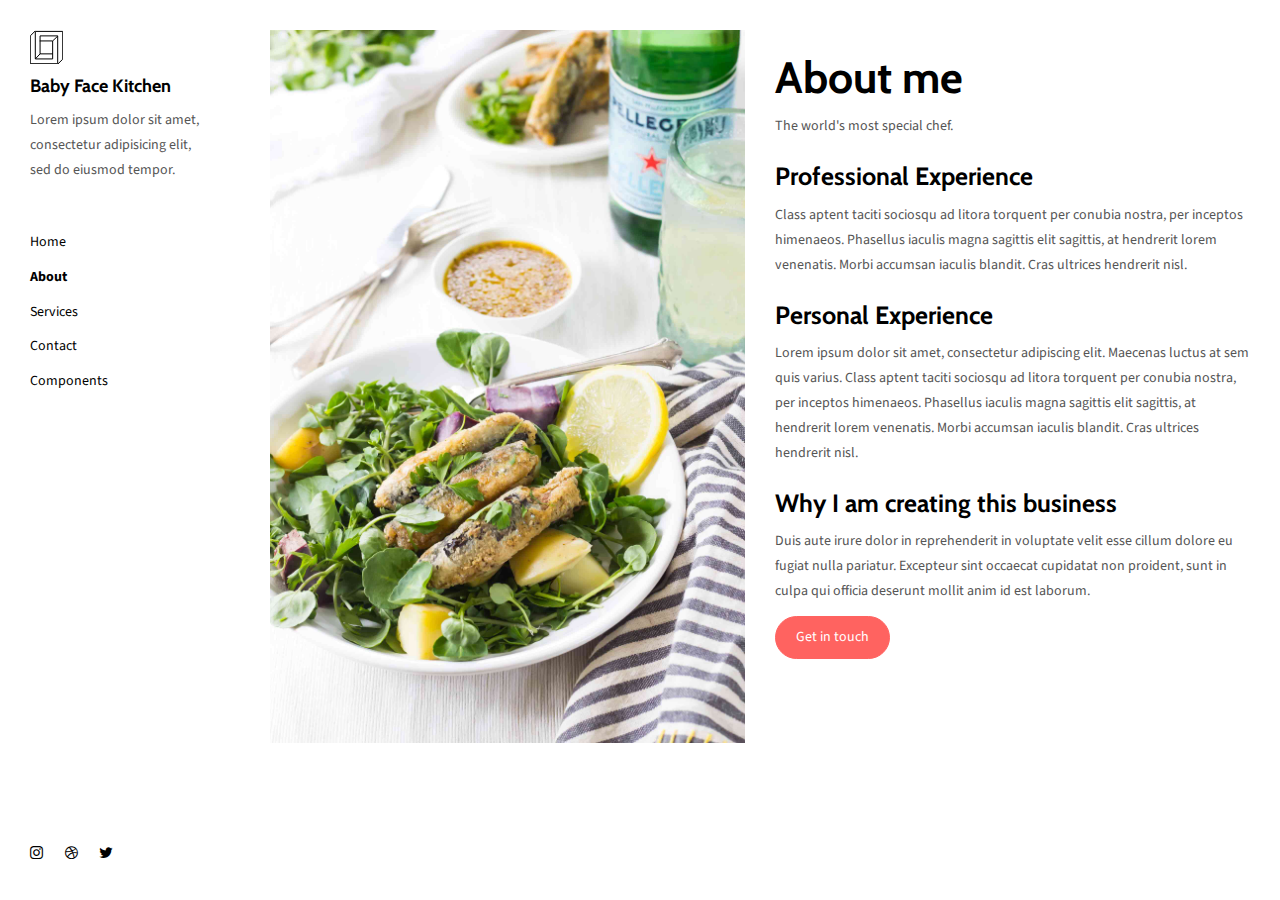
==== commit 9278732b: "Update about.html" ====
--- a/about.html
+++ b/about.html
@@ -39,7 +39,7 @@
     <div class="navbar-collapse" id="navbar-collapse">
       <div class="site-header hidden-xs">
           <a class="site-brand" href="./index.html" title="">
-            <img class="img-responsive site-logo" alt="" src="./assets/images/mashup-logo.svg">
+            <img class="img-responsive site-logo" alt="" src="mashup-logo.svg">
             Baby Face Kitchen
           </a>
         <p>Lorem ipsum dolor sit amet, consectetur adipisicing elit, sed do eiusmod
@@ -65,8 +65,7 @@
           <a class="fa-icon" href="https://twitter.com/" title="">
             <i class="fa fa-twitter"></i>
           </a>
-        </p>
-        <p>© Untitled | Website created with <a href="http://www.mashup-template.com/" title="Create website with free html template">Mashup Template</a>/<a href="https://www.unsplash.com/" title="Beautiful Free Images">Unsplash</a></p>
+        
       </nav>  
     </div> 
   </nav>
@@ -76,7 +75,7 @@
 
 <div class="row">
   <div class="col-xs-12 col-md-6">
-    <img class="img-responsive" alt="" src="./assets/images/img-10.jpg">
+    <img class="img-responsive" alt="" src="img-10.jpg">
   </div>
   <div class="col-xs-12 col-md-6">
     <h1>About me</h1>
@@ -124,4 +123,4 @@
 
 --> <script type="text/javascript" src="./main.85741bff.js"></script></body>
 
-</html>+</html>
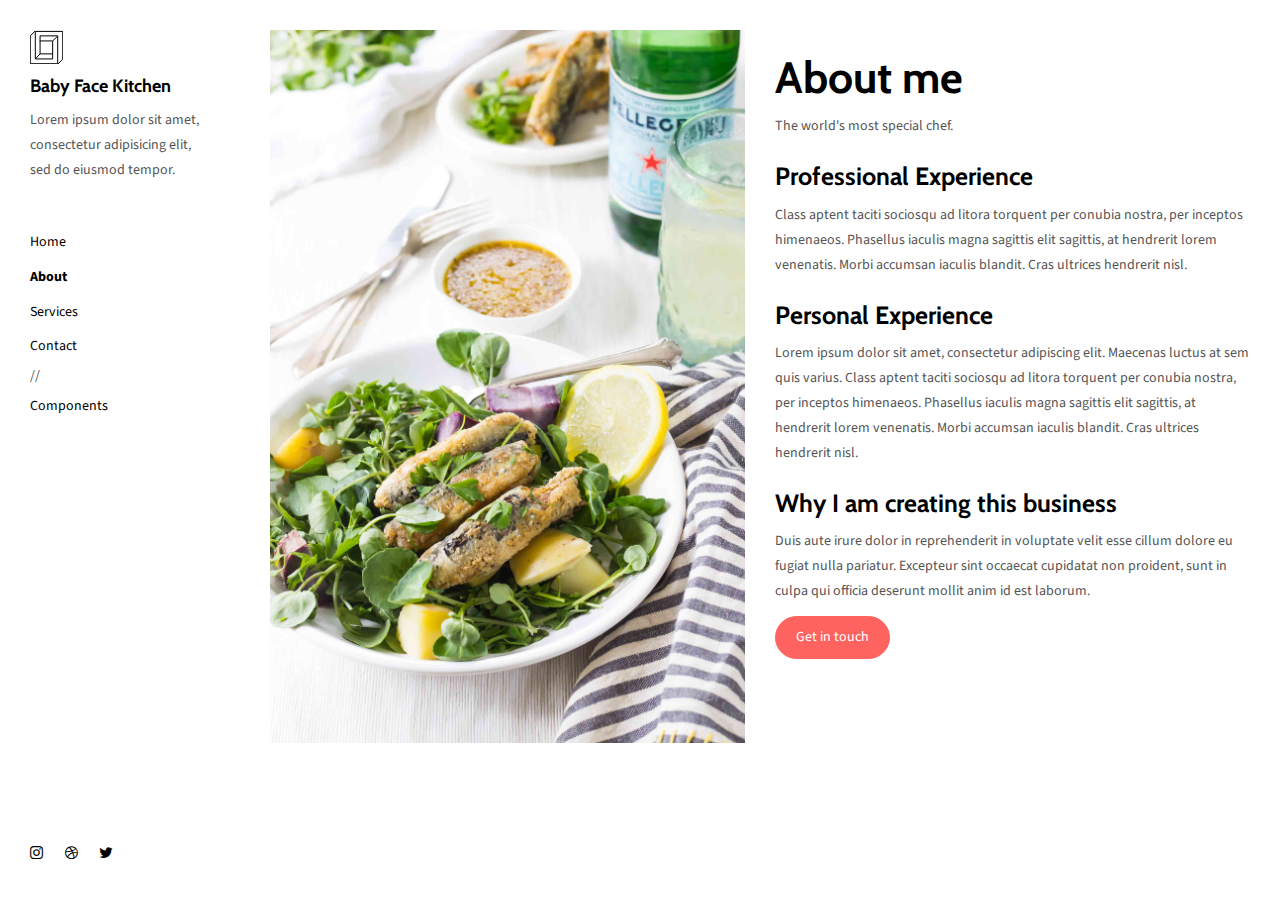
==== commit b8a63a2a: "Update about.html" ====
--- a/about.html
+++ b/about.html
@@ -50,7 +50,7 @@
         <li><a href="./about.html" title="">About</a></li>
         <li><a href="./services.html" title="">Services</a></li>
         <li><a href="./contact.html" title="">Contact</a></li>
-        <li><a href="./components.html" title="">Components</a></li>
+      // <li><a href="./components.html" title="">Components</a></li>
 
       </ul>
 
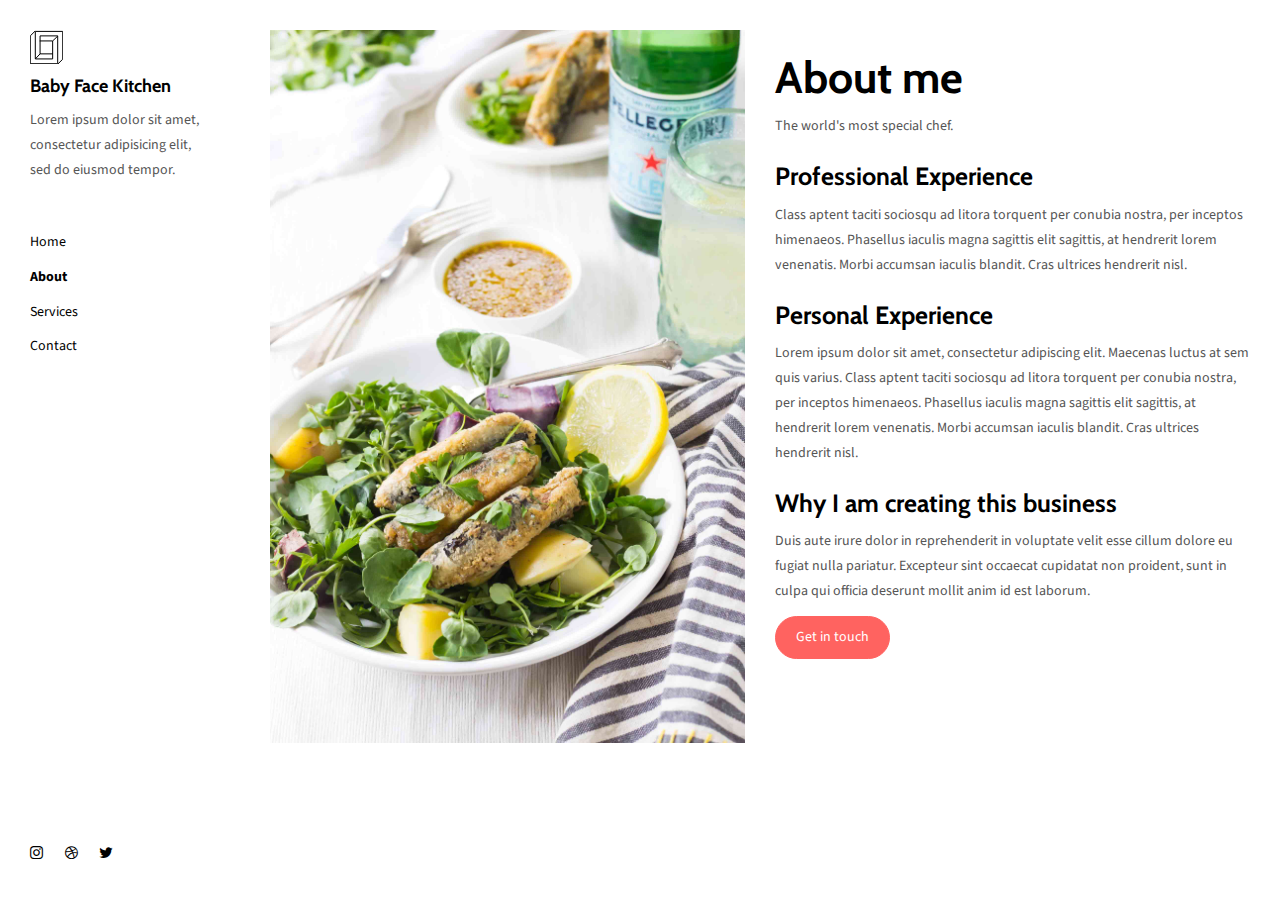
==== commit 7d180872: "Update about.html" ====
--- a/about.html
+++ b/about.html
@@ -50,7 +50,6 @@
         <li><a href="./about.html" title="">About</a></li>
         <li><a href="./services.html" title="">Services</a></li>
         <li><a href="./contact.html" title="">Contact</a></li>
-      // <li><a href="./components.html" title="">Components</a></li>
 
       </ul>
 
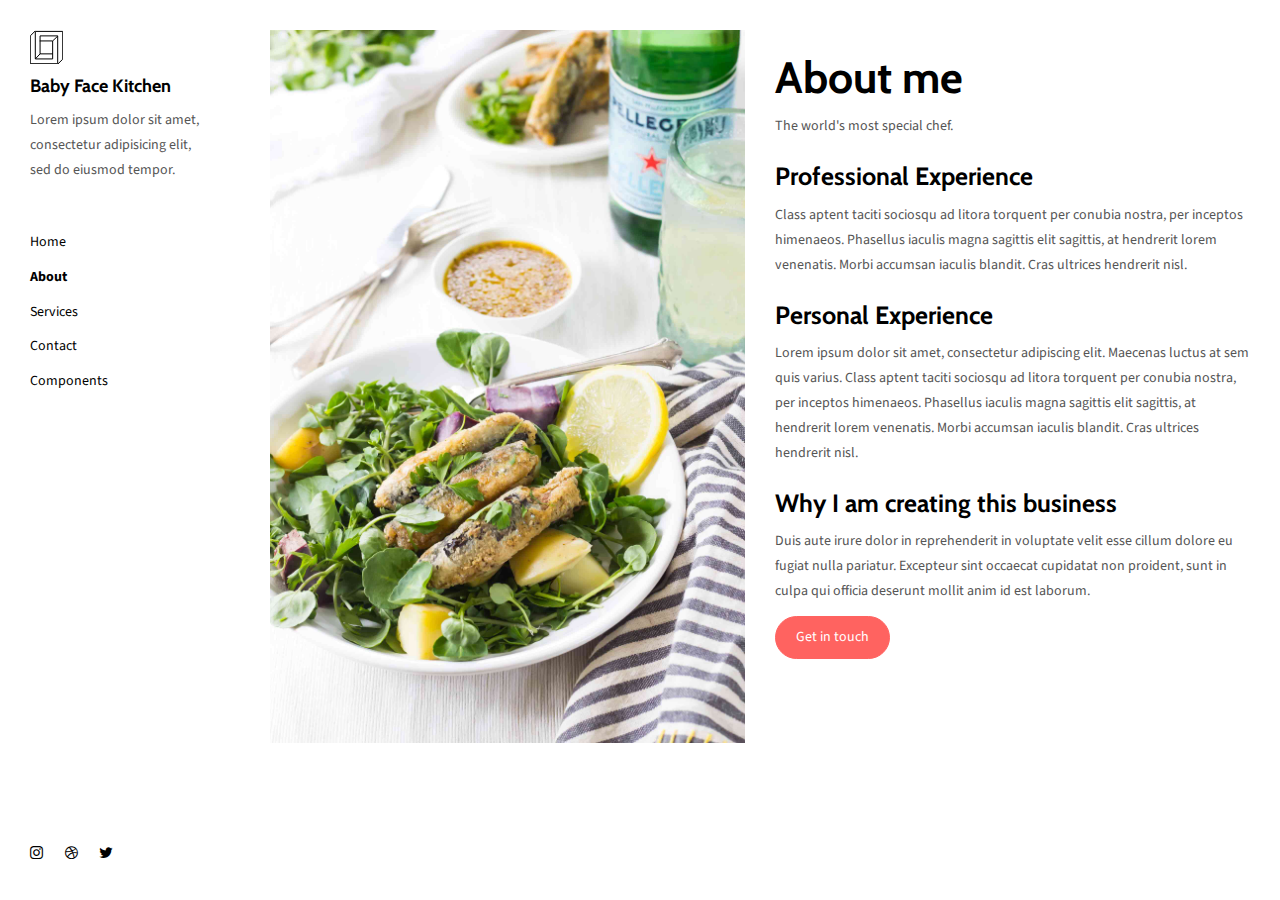
==== commit 27c64356: "Update about.html" ====
--- a/about.html
+++ b/about.html
@@ -50,6 +50,7 @@
         <li><a href="./about.html" title="">About</a></li>
         <li><a href="./services.html" title="">Services</a></li>
         <li><a href="./contact.html" title="">Contact</a></li>
+        <li><a href="./components.html" title="">Components</a></li>
 
       </ul>
 
